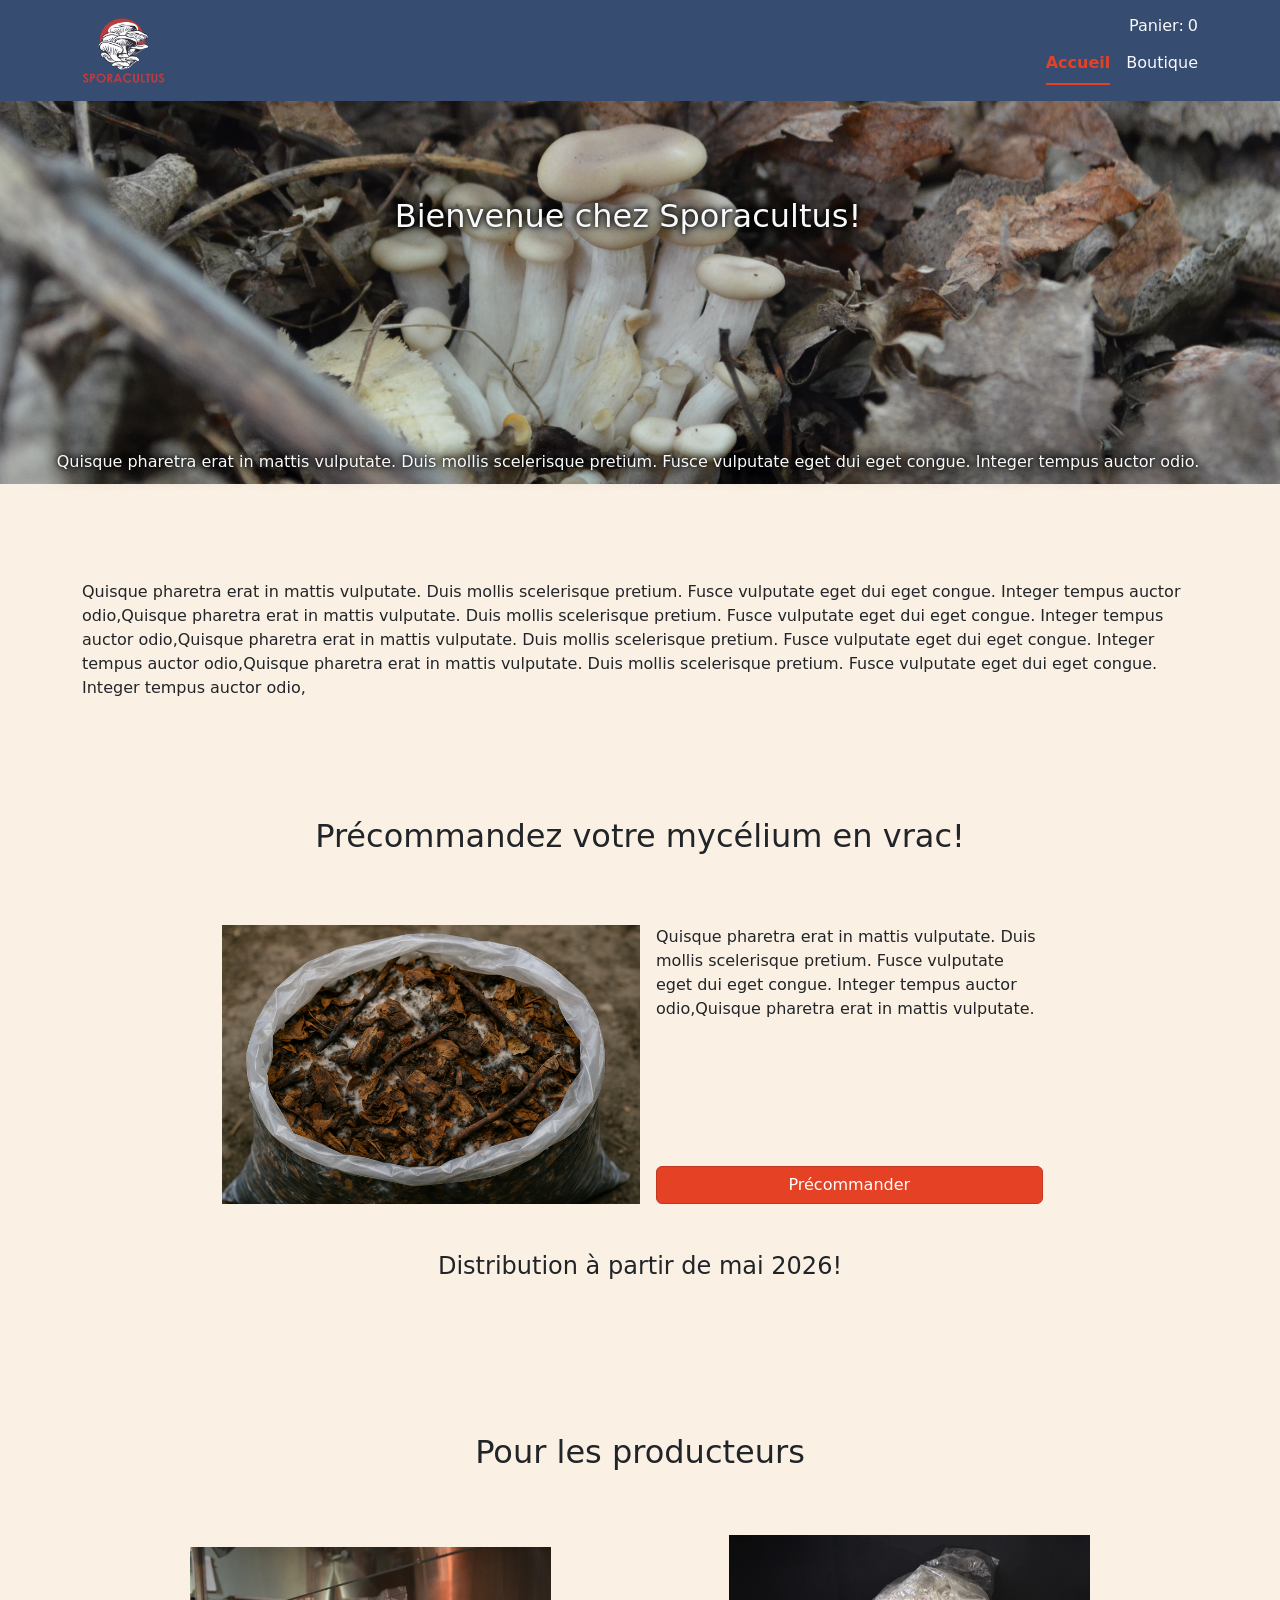
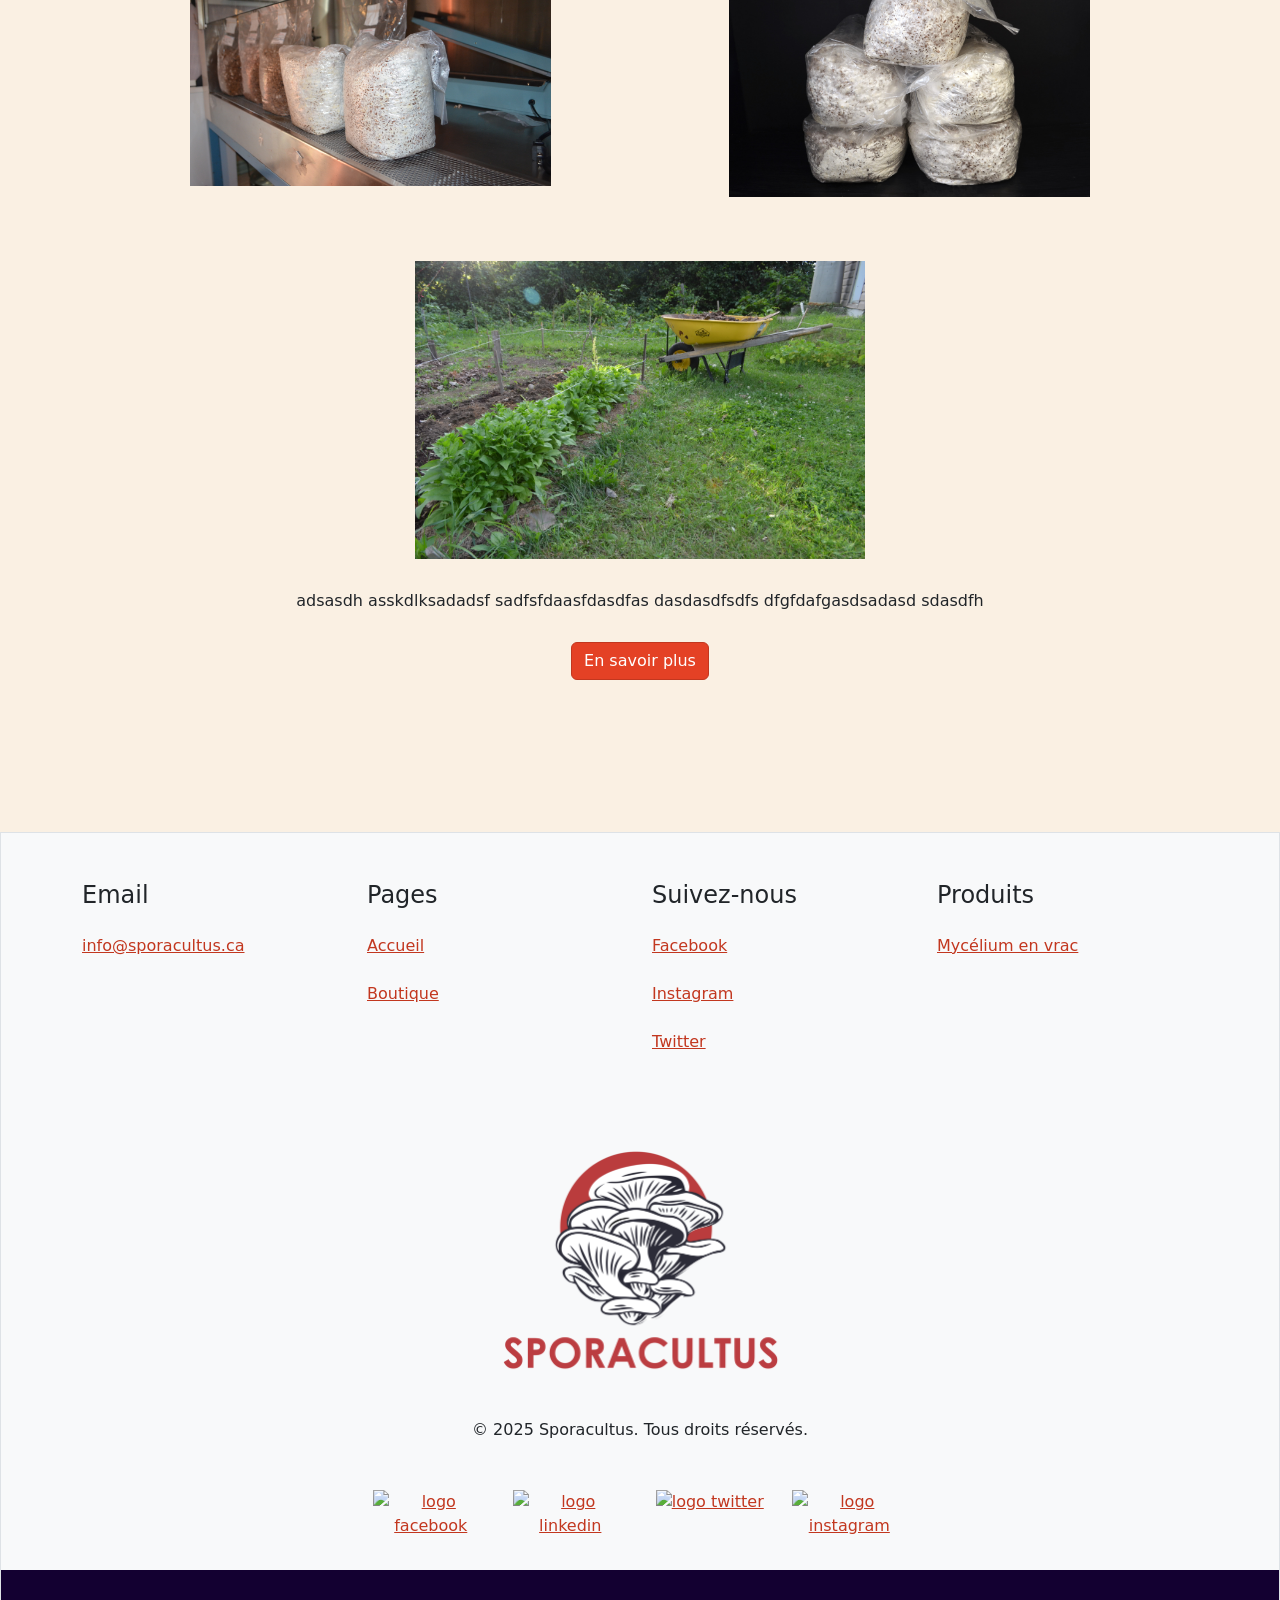
==== index.html @ 598475b3 "Ajout images accueil" ====
<!DOCTYPE html>
<html>
    <head>
        <meta charset="UTF-8">
        <title>TP3</title>
        <link href="https://cdn.jsdelivr.net/npm/bootstrap@5.3.8/dist/css/bootstrap.min.css" rel="stylesheet" integrity="sha384-sRIl4kxILFvY47J16cr9ZwB07vP4J8+LH7qKQnuqkuIAvNWLzeN8tE5YBujZqJLB" crossorigin="anonymous">
        <link rel="stylesheet" href="style/normalize.css">
        <link rel="stylesheet" href="style/style.css">
    </head>
    <body>
        <header id="header" class="py-md-3 py-3 z-3 bg-dark-subtle">
            <div class="container">
                <div class="row justify-content-between align-items-center">
                    <div class="col-md-2 col-4">
                        <img class="w-50" src="img/logo-transparent-0.2.png" class="" alt="logo sporacultus">
                    </div>
                    <div class="col-4">
                        <div class="d-flex justify-content-end">
                            <h6 class="text-light">Panier:</h6>
                            <h6 class="ms-1 text-light"><span id="panier">0</span></h6>
                        </div>
                        <ul class="nav nav-underline justify-content-end">
                            <li class="nav-item">
                                <a class="nav-link active" aria-current="page" href="index.html">Accueil</a>
                            </li>
                            <li class="nav-item">
                                <a class="nav-link" href="boutique.html">Boutique</a>
                            </li>
                        </ul>
                    </div>
                </div>
            </div>
        </header>
        <main class="bg-secondary">
            <section>
                <div class="row">
                    <div>
                        <img class="w-100" src="img/banner-mushroom.JPG" alt="">
                    </div>
                    <h1 class="position-absolute pt-md-5 mt-5 w-100 text-center text-light banner__text">Bienvenue chez Sporacultus!</h1>
                    <p class="position-absolute w-100 text-center top-50 d-none d-xl-block text-light banner__text">Quisque pharetra erat in mattis vulputate. Duis mollis scelerisque pretium. Fusce vulputate eget dui eget congue. Integer tempus auctor odio.</p>
                    <p class="w-100 text-center d-xl-none">Quisque pharetra erat in mattis vulputate. Duis mollis scelerisque pretium. Fusce vulputate eget dui eget congue. Integer tempus auctor odio.</p>
                </div>
            </section>
            </section>
            <div class="container pb-5">
                <section class="pt-5 mt-5">
                    <p>Quisque pharetra erat in mattis vulputate. Duis mollis scelerisque pretium. Fusce vulputate eget dui eget congue. Integer tempus auctor odio,Quisque pharetra erat in mattis vulputate. Duis mollis scelerisque pretium. Fusce vulputate eget dui eget congue. Integer tempus auctor odio,Quisque pharetra erat in mattis vulputate. Duis mollis scelerisque pretium. Fusce vulputate eget dui eget congue. Integer tempus auctor odio,Quisque pharetra erat in mattis vulputate. Duis mollis scelerisque pretium. Fusce vulputate eget dui eget congue. Integer tempus auctor odio,</p>
                </section>
                <section class="py-5 my-5">
                    <div class="d-flex flex-column align-items-center">
                        <h1>Précommandez votre mycélium en vrac!</h1>
                        <div class="d-flex py-5 w-75 flex-column flex-lg-row">
                            <img src="img/mycelium-en-vrac.png" alt="" class="img-fluid w-50">
                            <div class="d-flex flex-column px-3 py-4 py-lg-0">
                                <p class="h-100">Quisque pharetra erat in mattis vulputate. Duis mollis scelerisque pretium. Fusce vulputate eget dui eget congue. Integer tempus auctor odio,Quisque pharetra erat in mattis vulputate.</p>
                                <button class="btn btn-primary">Précommander</button>
                            </div>
                        </div>
                        <h4>Distribution à partir de mai 2026!</h4>
                    </div>
                </section>
                <section class="pb-5">
                    <h1 class="text-center pt-5 my-5">Pour les producteurs</h1>
                    <div class="row align-items-center justify-content-between px-lg-5 mx-lg-5 pb-5">
                        <div class="col-md-5 col-12 text-center">
                            <img class="img-fluid" src="img/GSM_Hotte.JPG" alt="">
                        </div>
                        <div class="col-md-5 col-12 text-center text-md-end py-3">
                            <img class="img-fluid" src="img/GSL-pack.JPG" alt="">
                        </div>
                        <div class="col-12 pt-md-5 text-center">
                            <img class="w-50" src="img/jardin.JPG">
                        </div>
                        <div class="col-12 py-2 text-center">
                            <h6 class="py-4">adsasdh asskdlksadadsf sadfsfdaasfdasdfas dasdasdfsdfs dfgfdafgasdsadasd sdasdfh</h6>
                            <button class="btn btn-primary">En savoir plus</button>
                        </div>
                    </div>
                </section>
            </div>
        </main>
        <footer class="border pt-5 bg-light">
            <div class="container pb-4">
                <div class="row justify-content-evenly">
                    <div class="col-3">
                        <h4 class="pb-3">Email</h4>
                        <a href="index.html">info@sporacultus.ca</a>
                    </div>
                    <div class="col-3">
                        <h4 class="pb-3">Pages</h4>
                        <div class="d-flex flex-column gap-4">
                            <a href="index.html">Accueil</a>
                            <a href="boutique.html">Boutique</a>
                        </div>
                    </div>
                    <div class="col-3">
                            <h4 class="pb-3">Suivez-nous</h4>
                        <div class="d-flex flex-column gap-4">
                            <a href="index.html">Facebook</a>
                            <a href="index.html">Instagram</a>
                            <a href="index.html">Twitter</a>
                        </div>
                    </div>
                    <div class="col-3">
                        <h4 class="pb-3">Produits</h4>
                        <div class="d-flex flex-column gap-4">
                            <a href="mycelium-en-vrac.html">Mycélium en vrac</a>
                        </div>
                    </div>
                    <div class="col-3">
                        <!--Vide-->
                    </div>
                    <div class="col-3">
                        <!--Vide-->
                    </div>
                </div>
                <div class="d-flex flex-column text-center pt-5 mt-5">
                    <div>
                        <img src="img/logo-transparent-0.2.png" class="w-25" alt="logo sporacultus">
                    </div>
                    <div class="mt-5">
                        <p>© 2025 Sporacultus. Tous droits réservés.</p>
                    </div>
                </div>
                <div class="d-flex w-100 text-center justify-content-center">
                    <nav class="row g-4 m-2 w-50">
                        <a href="index.html" class="col-6 col-md-3"><img class="w-25"
                                src="https://upload.wikimedia.org/wikipedia/commons/b/b9/2023_Facebook_icon.svg"
                                alt="logo facebook"></a>
                        <a href="index.html" class="col-6 col-md-3"><img class="w-25"
                                src="https://cdn.freebiesupply.com/logos/large/2x/linkedin-icon-logo-png-transparent.png"
                                alt="logo linkedin"></a>
                        <a href="index.html" class="col-6 col-md-3"><img class="w-25"
                                src="https://upload.wikimedia.org/wikipedia/commons/6/6f/Logo_of_Twitter.svg"
                                alt="logo twitter"></a>
                        <a href="index.html" class="col-6 col-md-3"><img class="w-25"
                                src="https://upload.wikimedia.org/wikipedia/commons/e/e7/Instagram_logo_2016.svg"
                                alt="logo instagram"></a>
                    </nav>
                </div>
            </div>
            <div class="pt-5 bg-dark">
            </div>
        </footer>
        <script src="https://cdn.jsdelivr.net/npm/bootstrap@5.3.8/dist/js/bootstrap.bundle.min.js" integrity="sha384-FKyoEForCGlyvwx9Hj09JcYn3nv7wiPVlz7YYwJrWVcXK/BmnVDxM+D2scQbITxI" crossorigin="anonymous"></script>
        <script src="index.js"></script>
    </body>
</html>
---- style/style.css ----
:root{
    /*rouge : c2371f */
    --color-red: #c2371f;
    --color-red-dark: #701a0b;
    --color-red-light: #e44125;
    
    --bs-dark: #b5a4d1;
    --bs-dark-rgb: 19, 0, 49;

    --bs-dark-bg-subtle: #364c70 ; /*Bannière*/
    --bs-dark-bg-subtle-rgb: 54, 76, 112; 

    --bs-light-bg-subtle: #ffe5e1;

    --bs-light : #F7F7FF; /*Texte pâle*/

    --bs-secondary : #faf0e3;
    --bs-secondary-rgb : 250, 240, 227; /*background main*/

    --bs-link-color : #faf5ef;
    --bs-link-color-rgb : 194, 55, 31;

    --bs-link-hover-color: #701a0b;
    --bs-link-hover-color-rgb: 112, 26, 11;

    --bs-body-bg: #F7F7FF; /*Footer, cards, carousel,*/
}
.btn-primary{
    --bs-btn-bg : var(--color-red-light);
    --bs-btn-border-color: var(--color-red);
    --bs-btn-hover-bg: var(--color-red);
    --bs-btn-hover-border-color: var(--color-red-dark);

    --bs-btn-active-bg : var(--color-red-light);
    --bs-btn-active-border-color: var(--color-red-dark);
}
.nav-link.active{
    --bs-nav-underline-link-active-color: var(--color-red-light);
}
.nav-link{
    --bs-nav-link-color: var(--bs-light);
}
.nav-link:focus, .nav-link:hover{
    --bs-nav-link-hover-color: var(--color-red);
}
/* Pour JS */
.btn-panier{
    scale: 1;
}
header:hover{
    position: sticky !important;
    top: 0px !important;
}

/* CSS minimal */
.banner__text{
    text-shadow: 0 0 5px #000000, 0 0 10px #000000, 0 0 25px #000000;
}
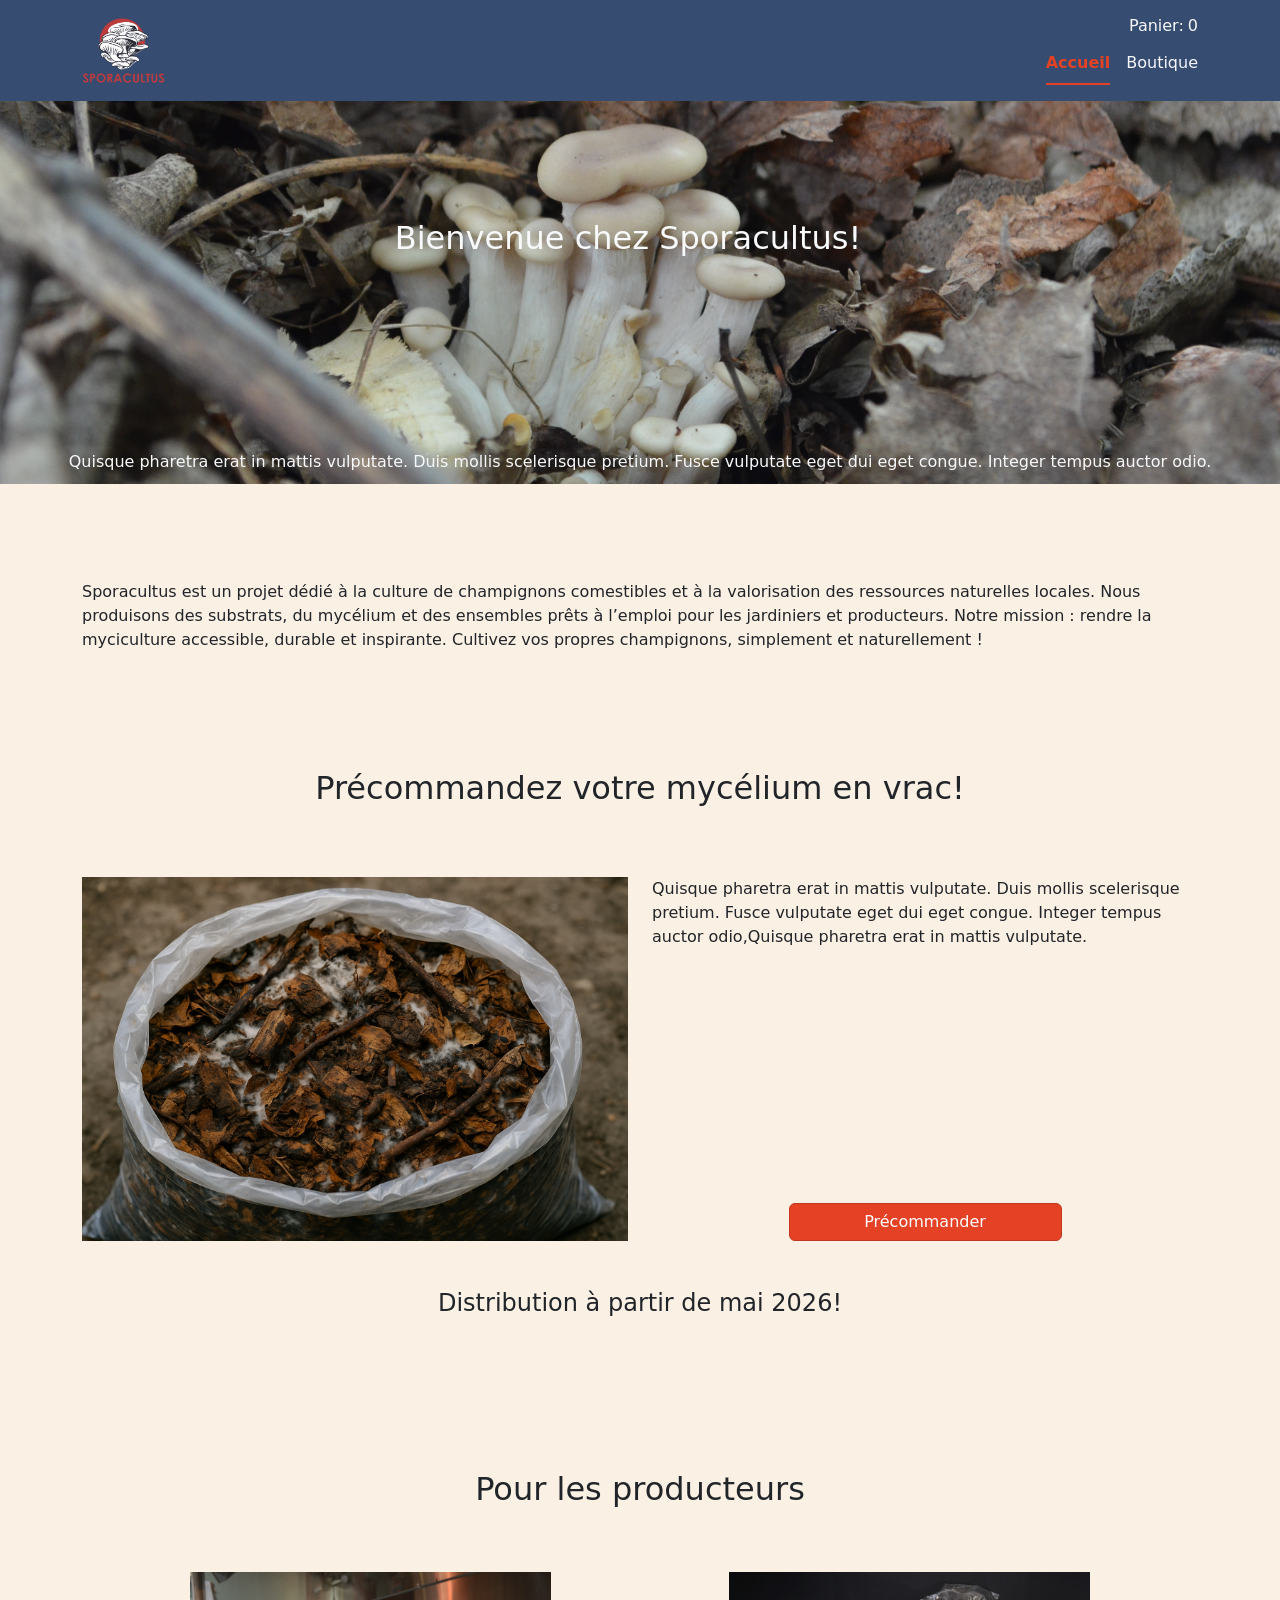
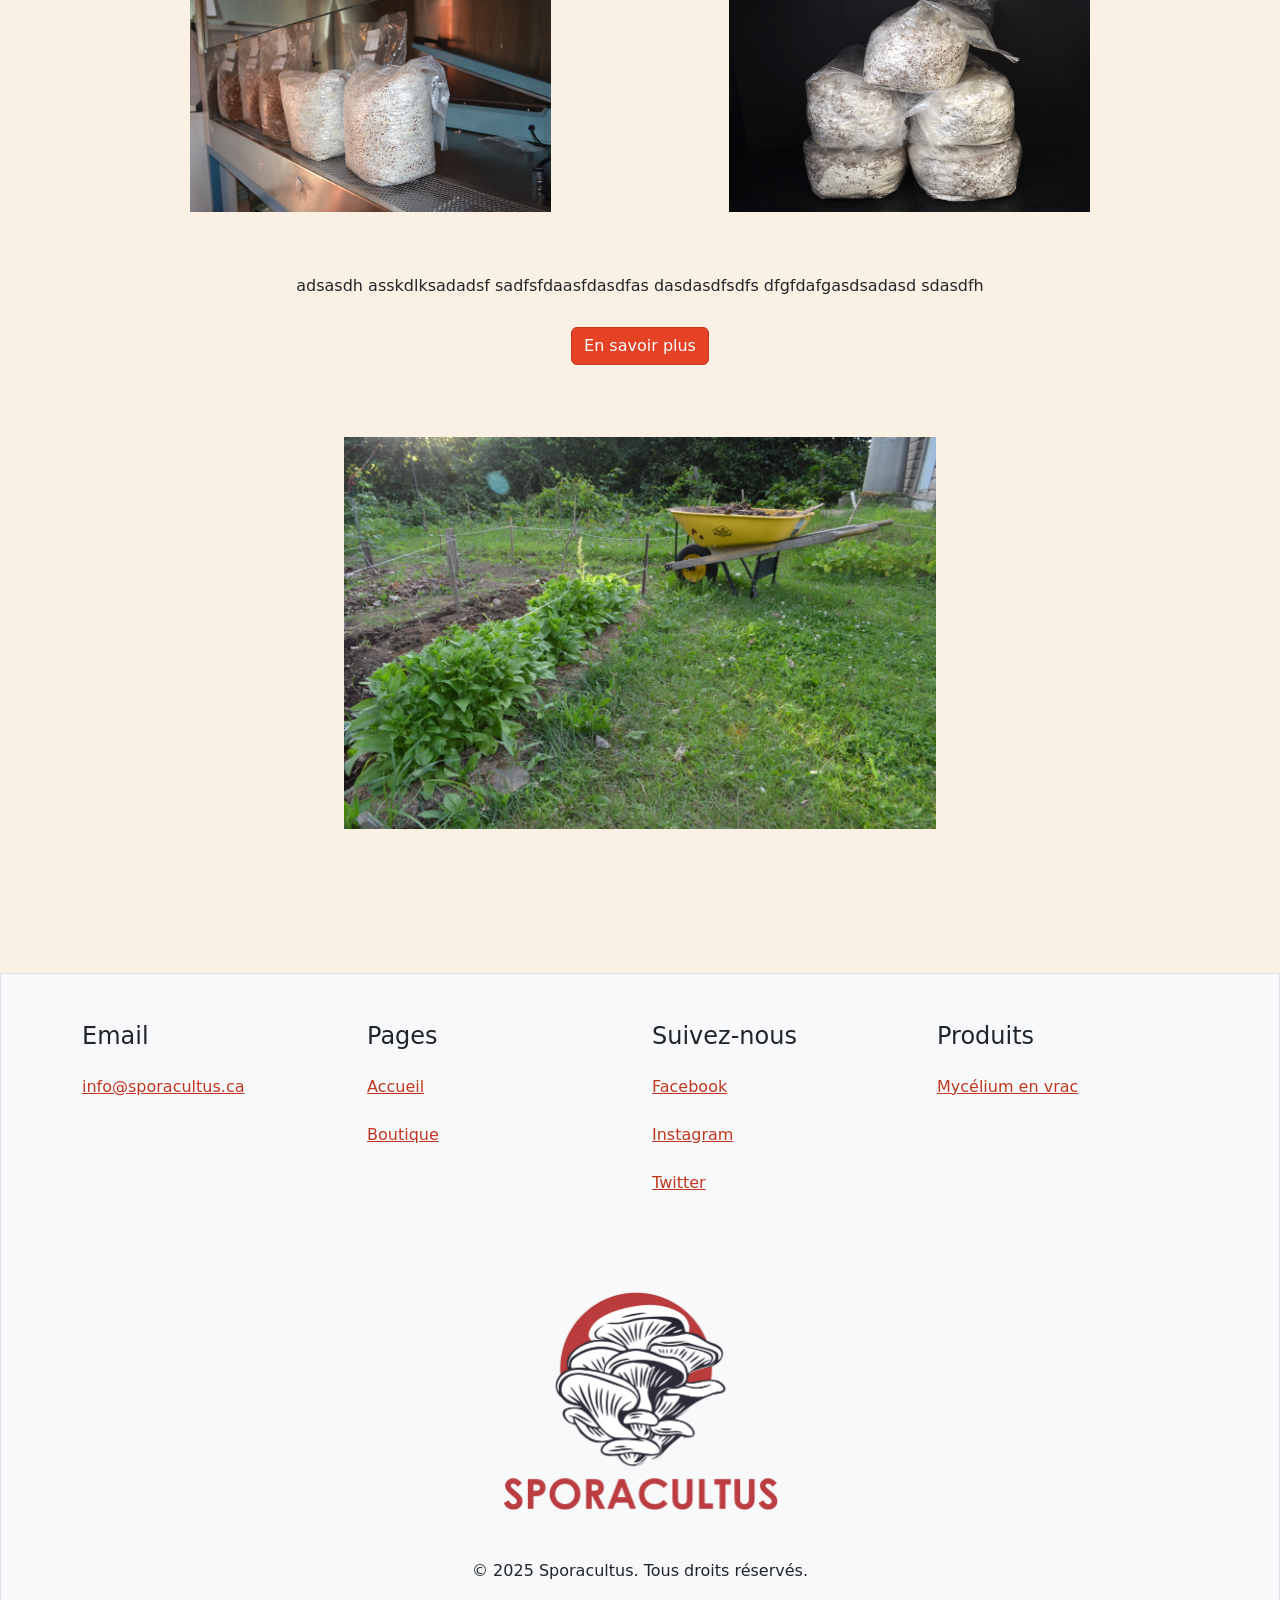
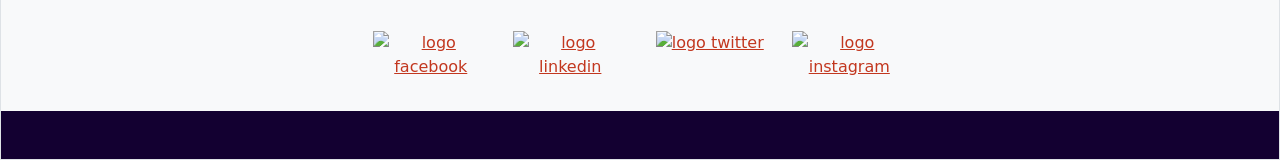
==== commit ea6778be: "Corrections mineures page d'accueil" ====
--- a/index.html
+++ b/index.html
@@ -12,7 +12,7 @@
             <div class="container">
                 <div class="row justify-content-between align-items-center">
                     <div class="col-md-2 col-4">
-                        <img class="w-50" src="img/logo-transparent-0.2.png" class="" alt="logo sporacultus">
+                        <img class="w-50" src="img/logo-transparent-0.2.png" alt="logo sporacultus">
                     </div>
                     <div class="col-4">
                         <div class="d-flex justify-content-end">
@@ -34,27 +34,39 @@
         <main class="bg-secondary">
             <section>
                 <div class="row">
-                    <div>
+                    <div class="col-12">
                         <img class="w-100" src="img/banner-mushroom.JPG" alt="">
                     </div>
-                    <h1 class="position-absolute pt-md-5 mt-5 w-100 text-center text-light banner__text">Bienvenue chez Sporacultus!</h1>
-                    <p class="position-absolute w-100 text-center top-50 d-none d-xl-block text-light banner__text">Quisque pharetra erat in mattis vulputate. Duis mollis scelerisque pretium. Fusce vulputate eget dui eget congue. Integer tempus auctor odio.</p>
-                    <p class="w-100 text-center d-xl-none">Quisque pharetra erat in mattis vulputate. Duis mollis scelerisque pretium. Fusce vulputate eget dui eget congue. Integer tempus auctor odio.</p>
+                    <div class="col-12 position-absolute pt-md-5 mt-5 w-100">
+                        <h1 class=" text-center text-light banner__text">Bienvenue chez Sporacultus!</h1>
+                    </div>
+                    <div class="col-12">
+                        <p class="position-absolute w-100 text-center top-50 d-none d-xl-block text-light banner__text">Quisque pharetra erat in mattis vulputate. Duis mollis scelerisque pretium. Fusce vulputate eget dui eget congue. Integer tempus auctor odio.</p>
+                        <p class="w-100 text-center d-xl-none">Quisque pharetra erat in mattis vulputate. Duis mollis scelerisque pretium. Fusce vulputate eget dui eget congue. Integer tempus auctor odio.</p>
+                    </div>
                 </div>
-            </section>
             </section>
             <div class="container pb-5">
                 <section class="pt-5 mt-5">
-                    <p>Quisque pharetra erat in mattis vulputate. Duis mollis scelerisque pretium. Fusce vulputate eget dui eget congue. Integer tempus auctor odio,Quisque pharetra erat in mattis vulputate. Duis mollis scelerisque pretium. Fusce vulputate eget dui eget congue. Integer tempus auctor odio,Quisque pharetra erat in mattis vulputate. Duis mollis scelerisque pretium. Fusce vulputate eget dui eget congue. Integer tempus auctor odio,Quisque pharetra erat in mattis vulputate. Duis mollis scelerisque pretium. Fusce vulputate eget dui eget congue. Integer tempus auctor odio,</p>
+                    <p>Sporacultus est un projet dédié à la culture de champignons comestibles et à la valorisation des ressources naturelles locales.
+                    Nous produisons des substrats, du mycélium et des ensembles prêts à l’emploi pour les jardiniers et producteurs.
+                    Notre mission : rendre la myciculture accessible, durable et inspirante.
+                    Cultivez vos propres champignons, simplement et naturellement !</p>
                 </section>
                 <section class="py-5 my-5">
-                    <div class="d-flex flex-column align-items-center">
+                    <div class="text-center d-flex flex-column align-items-center">
                         <h1>Précommandez votre mycélium en vrac!</h1>
-                        <div class="d-flex py-5 w-75 flex-column flex-lg-row">
-                            <img src="img/mycelium-en-vrac.png" alt="" class="img-fluid w-50">
-                            <div class="d-flex flex-column px-3 py-4 py-lg-0">
-                                <p class="h-100">Quisque pharetra erat in mattis vulputate. Duis mollis scelerisque pretium. Fusce vulputate eget dui eget congue. Integer tempus auctor odio,Quisque pharetra erat in mattis vulputate.</p>
-                                <button class="btn btn-primary">Précommander</button>
+                        <div class="row py-5">
+                            <div class="col-12 col-lg-6">
+                                <img src="img/mycelium-en-vrac.png" alt="" class="img-fluid">
+                            </div>
+                            <div class="col-12 col-lg-6">
+                                <div class="d-flex flex-column justify-content-between h-100 p-3 p-lg-0">
+                                    <p class="text-lg-start py-3 py-lg-0">Quisque pharetra erat in mattis vulputate. Duis mollis scelerisque pretium. Fusce vulputate eget dui eget congue. Integer tempus auctor odio,Quisque pharetra erat in mattis vulputate.</p>
+                                    <div>
+                                        <button class="btn btn-primary w-50">Précommander</button>
+                                    </div>
+                                </div>
                             </div>
                         </div>
                         <h4>Distribution à partir de mai 2026!</h4>
@@ -63,18 +75,18 @@
                 <section class="pb-5">
                     <h1 class="text-center pt-5 my-5">Pour les producteurs</h1>
                     <div class="row align-items-center justify-content-between px-lg-5 mx-lg-5 pb-5">
-                        <div class="col-md-5 col-12 text-center">
+                        <div class="col-md-5 col-12">
                             <img class="img-fluid" src="img/GSM_Hotte.JPG" alt="">
                         </div>
-                        <div class="col-md-5 col-12 text-center text-md-end py-3">
-                            <img class="img-fluid" src="img/GSL-pack.JPG" alt="">
+                        <div class="col-md-5 col-12 text-md-end py-3">
+                            <img class="img-fluid d-none d-md-block" src="img/GSL-pack-crop.jpg" alt="">
                         </div>
-                        <div class="col-12 pt-md-5 text-center">
-                            <img class="w-50" src="img/jardin.JPG">
-                        </div>
-                        <div class="col-12 py-2 text-center">
+                        <div class="col-12 py-4 text-center">
                             <h6 class="py-4">adsasdh asskdlksadadsf sadfsfdaasfdasdfas dasdasdfsdfs dfgfdafgasdsadasd sdasdfh</h6>
                             <button class="btn btn-primary">En savoir plus</button>
+                        </div>
+                        <div class="col-10 col-lg-8 pt-md-5 mx-auto">
+                            <img class="img-fluid" src="img/jardin.JPG">
                         </div>
                     </div>
                 </section>
--- a/style/style.css
+++ b/style/style.css
@@ -43,7 +43,6 @@
 .nav-link:focus, .nav-link:hover{
     --bs-nav-link-hover-color: var(--color-red);
 }
-/* Pour JS */
 .btn-panier{
     scale: 1;
 }
@@ -51,9 +50,26 @@
     position: sticky !important;
     top: 0px !important;
 }
-
-/* CSS minimal */
-.banner__text{
-    text-shadow: 0 0 5px #000000, 0 0 10px #000000, 0 0 25px #000000;
+/*Css minimal*/
+.carousel-item {
+  img{
+    height: 70vh;
+    object-fit: contain;
+  }
+}
+.ensemble__image{
+    height: 25vh;
+    width: 35vh;
 }
 
+@media (max-width: 1400px){
+    .ensemble__image{
+        height: 35vh;
+        width: 45vh;
+    }
+    .carousel-item {
+        img{
+            height: 55vh;
+        }
+    }
+}
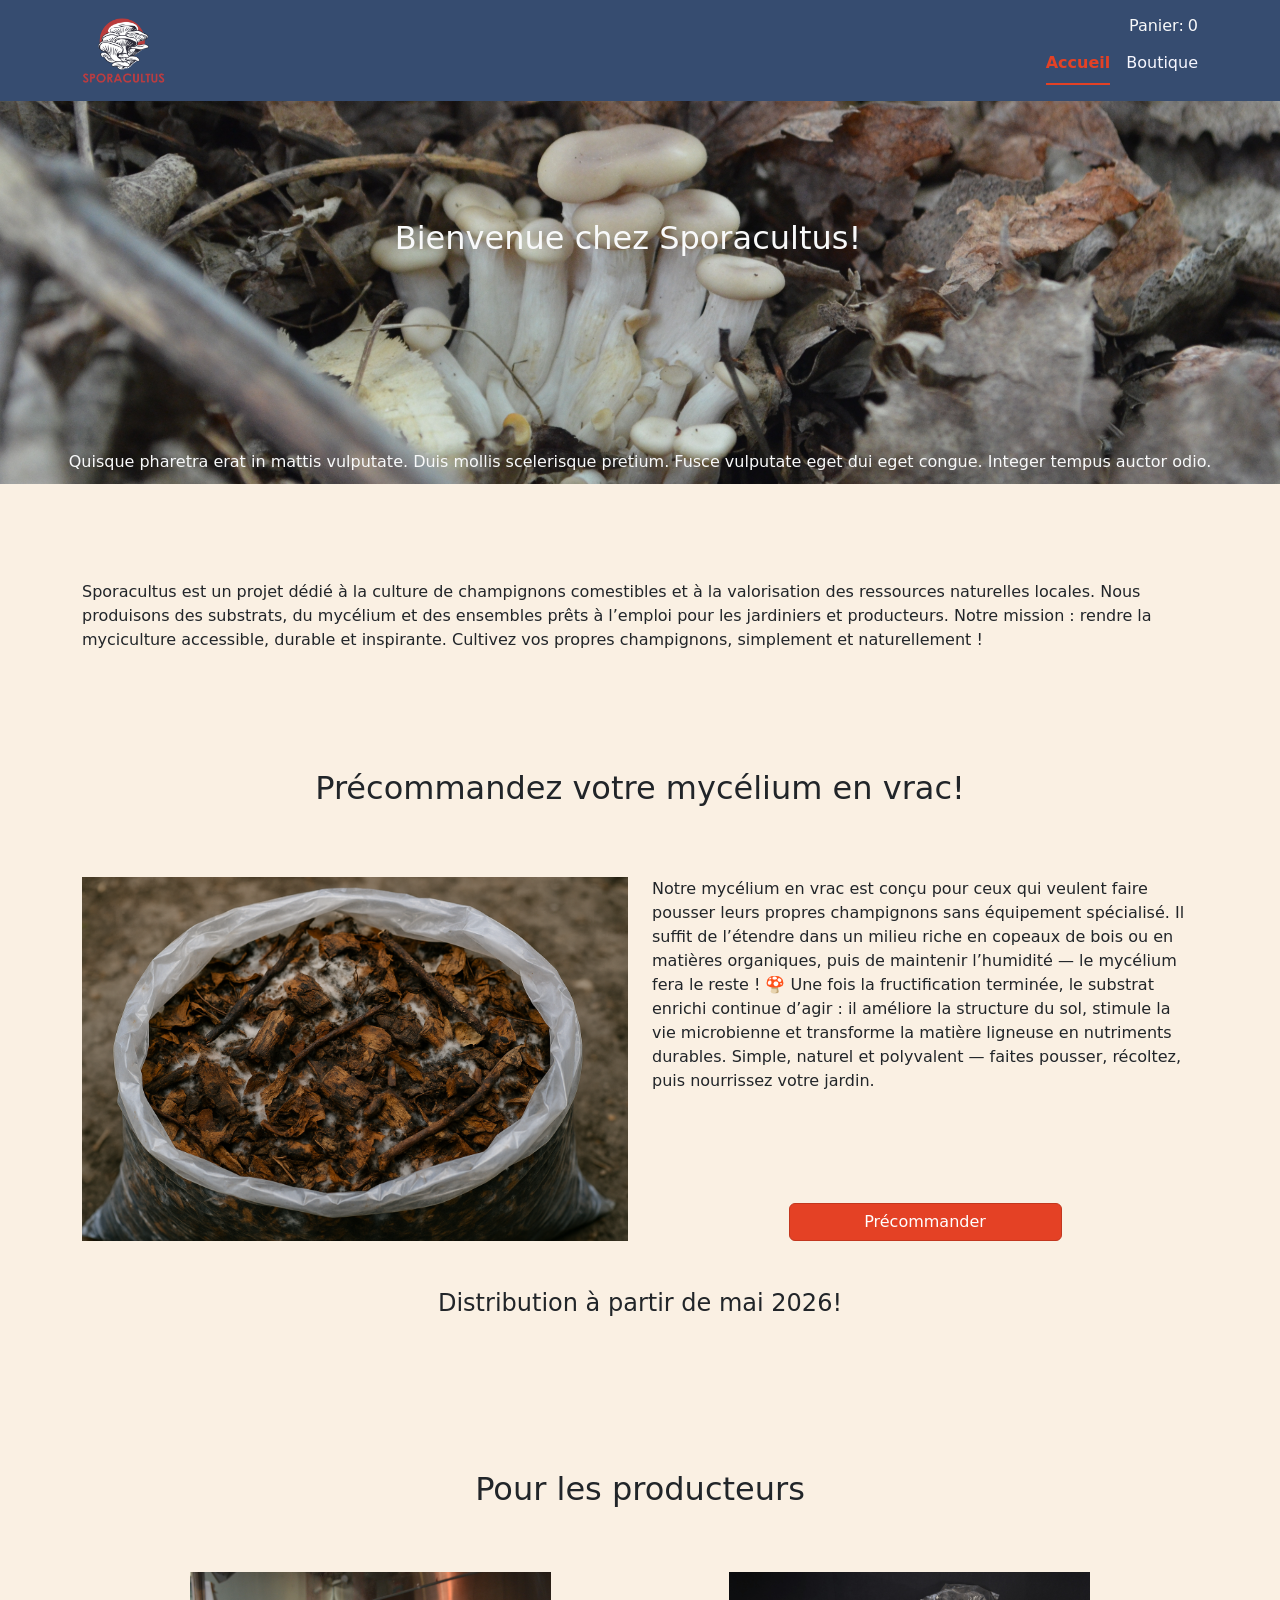
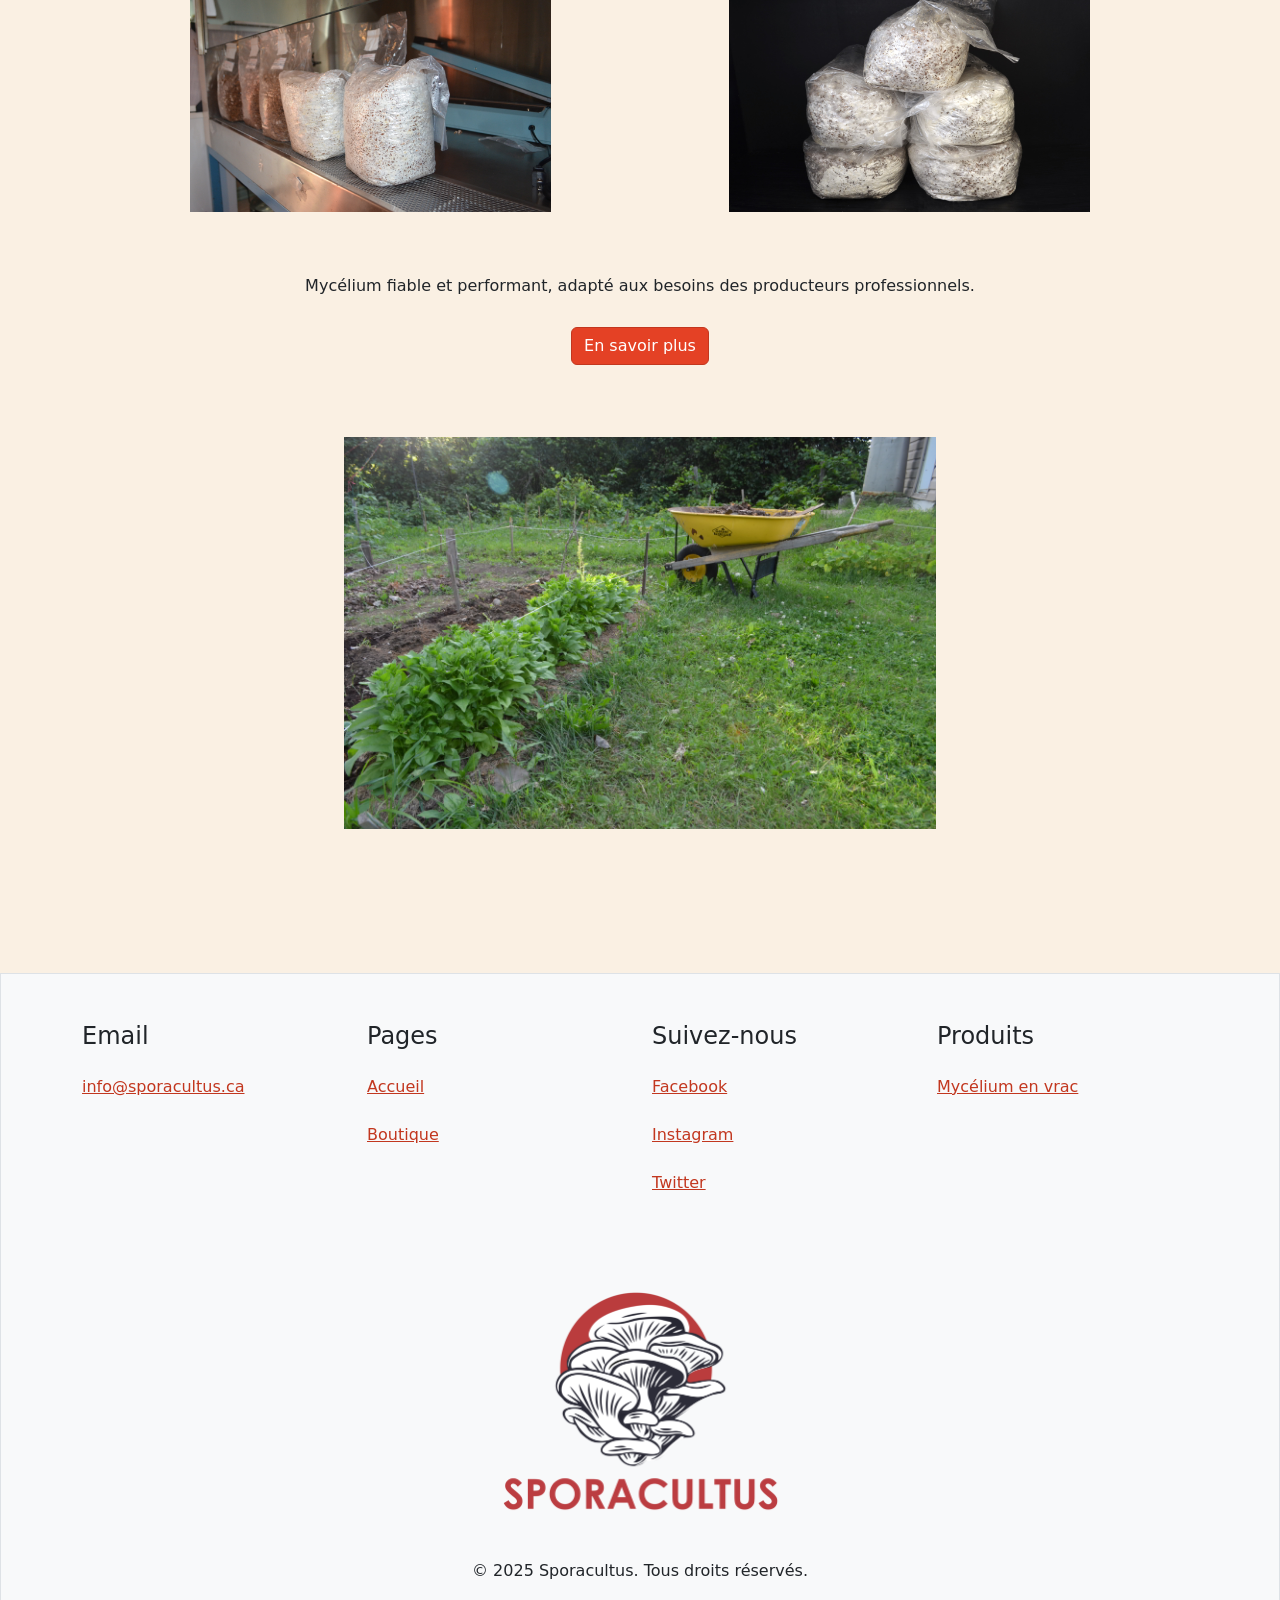
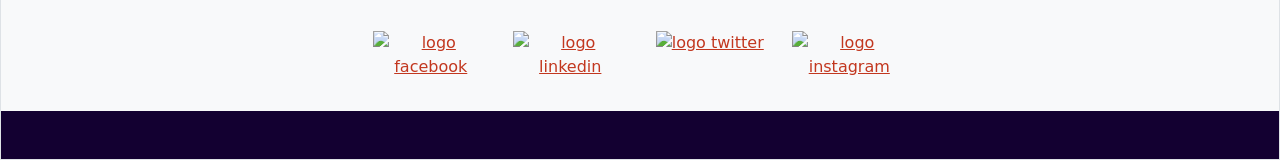
==== commit f8913a9a: "Ajout du texte page accueil" ====
--- a/index.html
+++ b/index.html
@@ -62,7 +62,12 @@
                             </div>
                             <div class="col-12 col-lg-6">
                                 <div class="d-flex flex-column justify-content-between h-100 p-3 p-lg-0">
-                                    <p class="text-lg-start py-3 py-lg-0">Quisque pharetra erat in mattis vulputate. Duis mollis scelerisque pretium. Fusce vulputate eget dui eget congue. Integer tempus auctor odio,Quisque pharetra erat in mattis vulputate.</p>
+                                    <p class="text-lg-start py-3 py-lg-0">Notre mycélium en vrac est conçu pour ceux qui veulent faire pousser leurs propres champignons sans équipement spécialisé.
+                                    Il suffit de l’étendre dans un milieu riche en copeaux de bois ou en matières organiques, puis de maintenir l’humidité — le mycélium fera le reste ! 🍄
+
+                                    Une fois la fructification terminée, le substrat enrichi continue d’agir : il améliore la structure du sol, stimule la vie microbienne et transforme la matière ligneuse en nutriments durables.
+
+                                    Simple, naturel et polyvalent — faites pousser, récoltez, puis nourrissez votre jardin.</p>
                                     <div>
                                         <button class="btn btn-primary w-50">Précommander</button>
                                     </div>
@@ -82,7 +87,7 @@
                             <img class="img-fluid d-none d-md-block" src="img/GSL-pack-crop.jpg" alt="">
                         </div>
                         <div class="col-12 py-4 text-center">
-                            <h6 class="py-4">adsasdh asskdlksadadsf sadfsfdaasfdasdfas dasdasdfsdfs dfgfdafgasdsadasd sdasdfh</h6>
+                            <h6 class="py-4">Mycélium fiable et performant, adapté aux besoins des producteurs professionnels.</h6>
                             <button class="btn btn-primary">En savoir plus</button>
                         </div>
                         <div class="col-10 col-lg-8 pt-md-5 mx-auto">
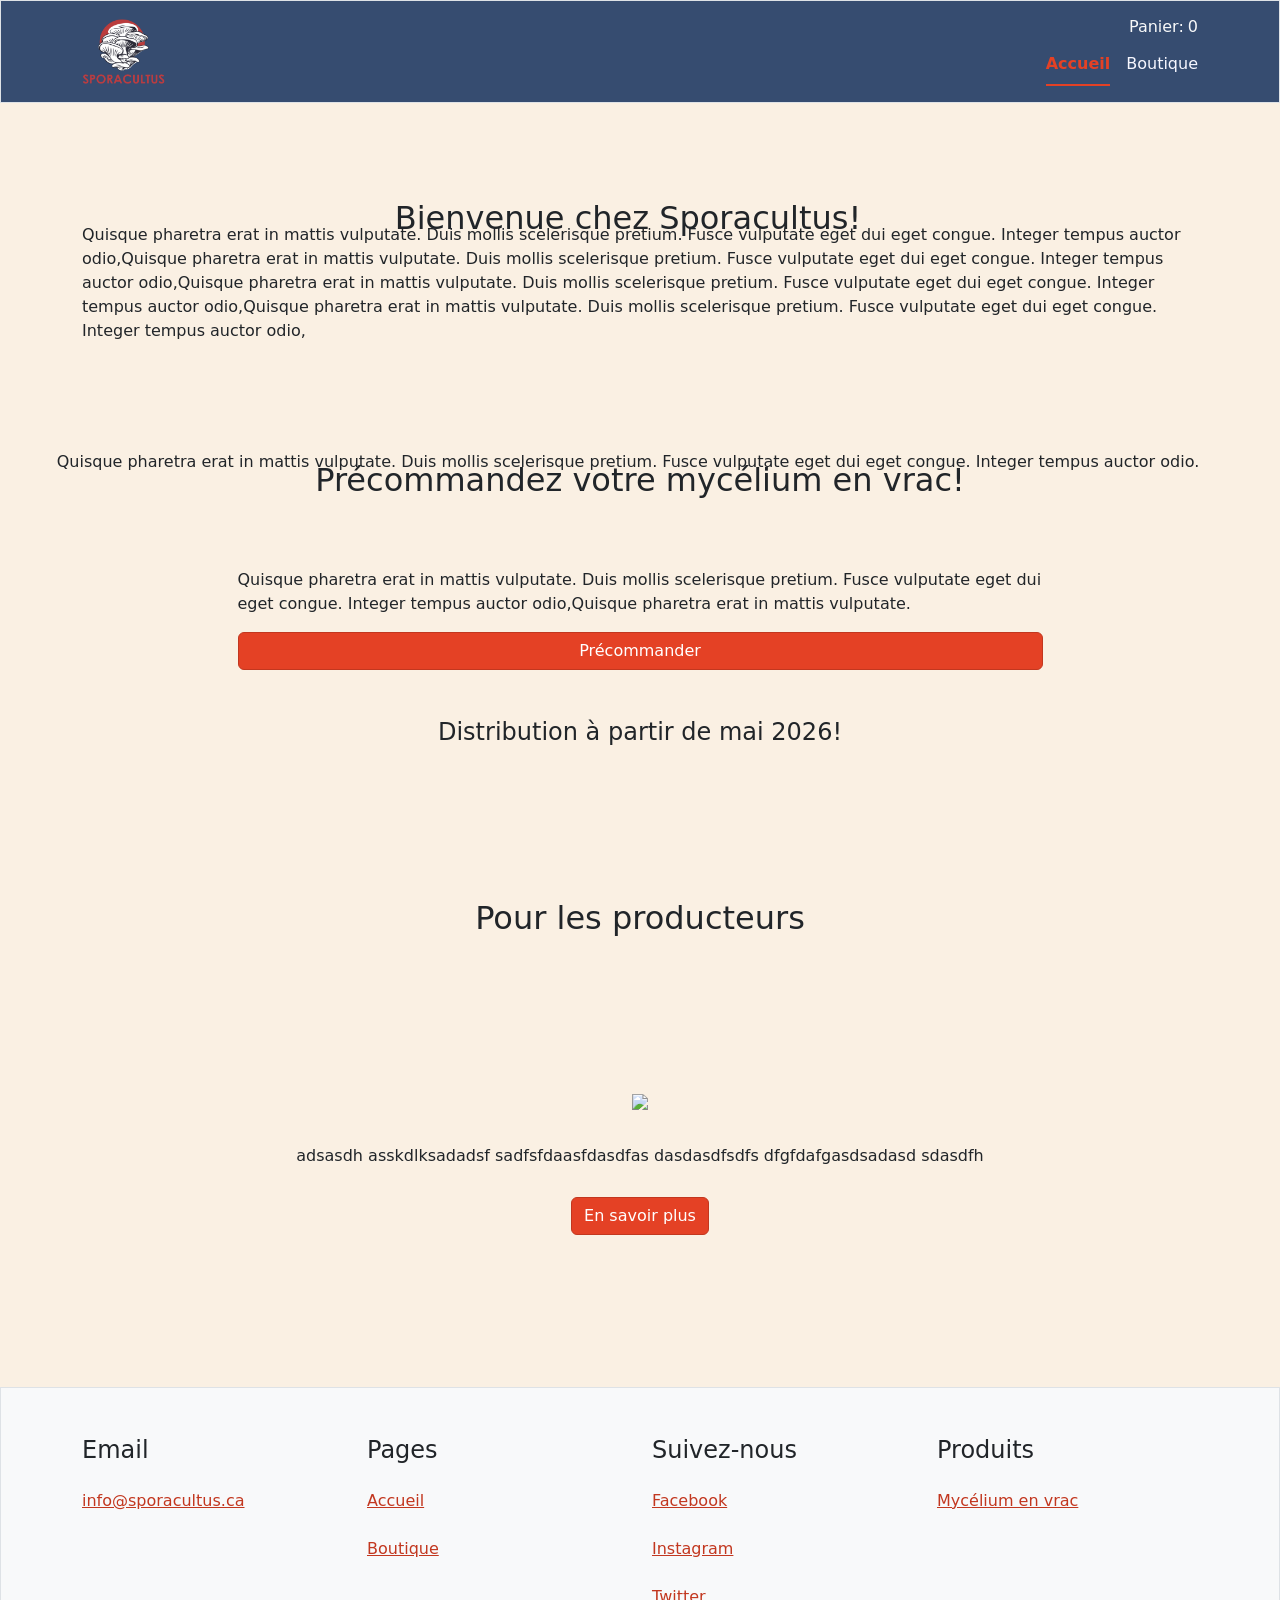
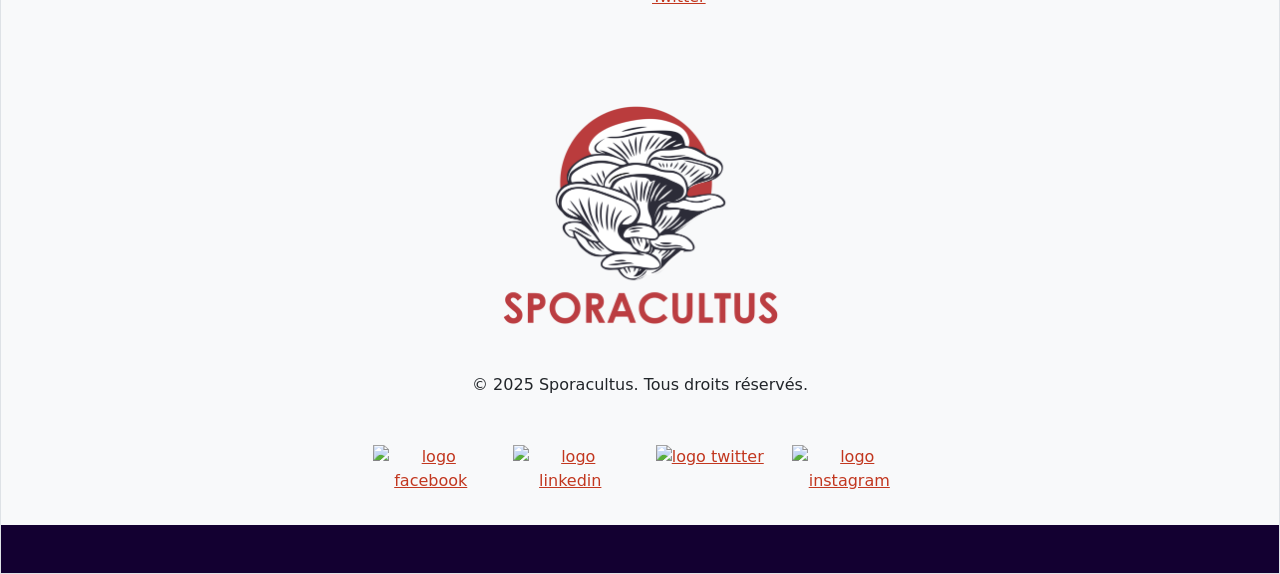
==== commit 734e5635: "Corrections mineures footer" ====
--- a/index.html
+++ b/index.html
@@ -8,11 +8,11 @@
         <link rel="stylesheet" href="style/style.css">
     </head>
     <body>
-        <header id="header" class="py-md-3 py-3 z-3 bg-dark-subtle">
+        <header id="header" class="border py-md-3 py-3 z-3 bg-dark-subtle">
             <div class="container">
                 <div class="row justify-content-between align-items-center">
                     <div class="col-md-2 col-4">
-                        <img class="w-50" src="img/logo-transparent-0.2.png" alt="logo sporacultus">
+                        <img class="w-50" src="img/logo-transparent-0.2.png" class="" alt="logo sporacultus">
                     </div>
                     <div class="col-4">
                         <div class="d-flex justify-content-end">
@@ -34,44 +34,27 @@
         <main class="bg-secondary">
             <section>
                 <div class="row">
-                    <div class="col-12">
-                        <img class="w-100" src="img/banner-mushroom.JPG" alt="">
+                    <div>
+                        <img class="w-100" src="https://placehold.co/2000x700" alt="">
                     </div>
-                    <div class="col-12 position-absolute pt-md-5 mt-5 w-100">
-                        <h1 class=" text-center text-light banner__text">Bienvenue chez Sporacultus!</h1>
-                    </div>
-                    <div class="col-12">
-                        <p class="position-absolute w-100 text-center top-50 d-none d-xl-block text-light banner__text">Quisque pharetra erat in mattis vulputate. Duis mollis scelerisque pretium. Fusce vulputate eget dui eget congue. Integer tempus auctor odio.</p>
-                        <p class="w-100 text-center d-xl-none">Quisque pharetra erat in mattis vulputate. Duis mollis scelerisque pretium. Fusce vulputate eget dui eget congue. Integer tempus auctor odio.</p>
-                    </div>
+                    <h1 class="position-absolute pt-md-5 mt-5 w-100 text-center">Bienvenue chez Sporacultus!</h1>
+                    <p class="position-absolute w-100 text-center top-50 d-none d-xl-block">Quisque pharetra erat in mattis vulputate. Duis mollis scelerisque pretium. Fusce vulputate eget dui eget congue. Integer tempus auctor odio.</p>
+                    <p class="w-100 text-center d-xl-none">Quisque pharetra erat in mattis vulputate. Duis mollis scelerisque pretium. Fusce vulputate eget dui eget congue. Integer tempus auctor odio.</p>
                 </div>
+            </section>
             </section>
             <div class="container pb-5">
                 <section class="pt-5 mt-5">
-                    <p>Sporacultus est un projet dédié à la culture de champignons comestibles et à la valorisation des ressources naturelles locales.
-                    Nous produisons des substrats, du mycélium et des ensembles prêts à l’emploi pour les jardiniers et producteurs.
-                    Notre mission : rendre la myciculture accessible, durable et inspirante.
-                    Cultivez vos propres champignons, simplement et naturellement !</p>
+                    <p>Quisque pharetra erat in mattis vulputate. Duis mollis scelerisque pretium. Fusce vulputate eget dui eget congue. Integer tempus auctor odio,Quisque pharetra erat in mattis vulputate. Duis mollis scelerisque pretium. Fusce vulputate eget dui eget congue. Integer tempus auctor odio,Quisque pharetra erat in mattis vulputate. Duis mollis scelerisque pretium. Fusce vulputate eget dui eget congue. Integer tempus auctor odio,Quisque pharetra erat in mattis vulputate. Duis mollis scelerisque pretium. Fusce vulputate eget dui eget congue. Integer tempus auctor odio,</p>
                 </section>
                 <section class="py-5 my-5">
-                    <div class="text-center d-flex flex-column align-items-center">
+                    <div class="d-flex flex-column align-items-center">
                         <h1>Précommandez votre mycélium en vrac!</h1>
-                        <div class="row py-5">
-                            <div class="col-12 col-lg-6">
-                                <img src="img/mycelium-en-vrac.png" alt="" class="img-fluid">
-                            </div>
-                            <div class="col-12 col-lg-6">
-                                <div class="d-flex flex-column justify-content-between h-100 p-3 p-lg-0">
-                                    <p class="text-lg-start py-3 py-lg-0">Notre mycélium en vrac est conçu pour ceux qui veulent faire pousser leurs propres champignons sans équipement spécialisé.
-                                    Il suffit de l’étendre dans un milieu riche en copeaux de bois ou en matières organiques, puis de maintenir l’humidité — le mycélium fera le reste ! 🍄
-
-                                    Une fois la fructification terminée, le substrat enrichi continue d’agir : il améliore la structure du sol, stimule la vie microbienne et transforme la matière ligneuse en nutriments durables.
-
-                                    Simple, naturel et polyvalent — faites pousser, récoltez, puis nourrissez votre jardin.</p>
-                                    <div>
-                                        <button class="btn btn-primary w-50">Précommander</button>
-                                    </div>
-                                </div>
+                        <div class="d-flex py-5 w-75 flex-column flex-lg-row">
+                            <img src="https://placehold.co/600x400" alt="" class="img-fluid">
+                            <div class="d-flex flex-column px-3 py-4 py-lg-0">
+                                <p class="h-100">Quisque pharetra erat in mattis vulputate. Duis mollis scelerisque pretium. Fusce vulputate eget dui eget congue. Integer tempus auctor odio,Quisque pharetra erat in mattis vulputate.</p>
+                                <button class="btn btn-primary">Précommander</button>
                             </div>
                         </div>
                         <h4>Distribution à partir de mai 2026!</h4>
@@ -80,18 +63,18 @@
                 <section class="pb-5">
                     <h1 class="text-center pt-5 my-5">Pour les producteurs</h1>
                     <div class="row align-items-center justify-content-between px-lg-5 mx-lg-5 pb-5">
-                        <div class="col-md-5 col-12">
-                            <img class="img-fluid" src="img/GSM_Hotte.JPG" alt="">
+                        <div class="col-md-5 col-12 text-center">
+                            <img class="img-fluid" src="https://placehold.co/400x300" alt="">
                         </div>
-                        <div class="col-md-5 col-12 text-md-end py-3">
-                            <img class="img-fluid d-none d-md-block" src="img/GSL-pack-crop.jpg" alt="">
+                        <div class="col-md-5 col-12 text-center text-md-end py-3">
+                            <img class="img-fluid" src="https://placehold.co/400x300" alt="">
                         </div>
-                        <div class="col-12 py-4 text-center">
-                            <h6 class="py-4">Mycélium fiable et performant, adapté aux besoins des producteurs professionnels.</h6>
+                        <div class="col-12 pt-md-5 text-center">
+                            <img class="img-fluid" src="https://placehold.co/400x300">
+                        </div>
+                        <div class="col-12 py-2 text-center">
+                            <h6 class="py-4">adsasdh asskdlksadadsf sadfsfdaasfdasdfas dasdasdfsdfs dfgfdafgasdsadasd sdasdfh</h6>
                             <button class="btn btn-primary">En savoir plus</button>
-                        </div>
-                        <div class="col-10 col-lg-8 pt-md-5 mx-auto">
-                            <img class="img-fluid" src="img/jardin.JPG">
                         </div>
                     </div>
                 </section>
@@ -100,18 +83,18 @@
         <footer class="border pt-5 bg-light">
             <div class="container pb-4">
                 <div class="row justify-content-evenly">
-                    <div class="col-3">
+                    <div class="col-6 col-sm-4 col-md-3 pb-5">
                         <h4 class="pb-3">Email</h4>
                         <a href="index.html">info@sporacultus.ca</a>
                     </div>
-                    <div class="col-3">
+                    <div class="col-6 col-sm-4 col-md-3 pb-5">
                         <h4 class="pb-3">Pages</h4>
                         <div class="d-flex flex-column gap-4">
                             <a href="index.html">Accueil</a>
                             <a href="boutique.html">Boutique</a>
                         </div>
                     </div>
-                    <div class="col-3">
+                    <div class="col-6 col-sm-4 col-md-3">
                             <h4 class="pb-3">Suivez-nous</h4>
                         <div class="d-flex flex-column gap-4">
                             <a href="index.html">Facebook</a>
@@ -119,16 +102,16 @@
                             <a href="index.html">Twitter</a>
                         </div>
                     </div>
-                    <div class="col-3">
+                    <div class="col-6 col-sm-4 col-md-3">
                         <h4 class="pb-3">Produits</h4>
                         <div class="d-flex flex-column gap-4">
                             <a href="mycelium-en-vrac.html">Mycélium en vrac</a>
                         </div>
                     </div>
-                    <div class="col-3">
+                    <div class="col-6 col-sm-4 col-md-3">
                         <!--Vide-->
                     </div>
-                    <div class="col-3">
+                    <div class="col-6 col-sm-4 col-md-3">
                         <!--Vide-->
                     </div>
                 </div>
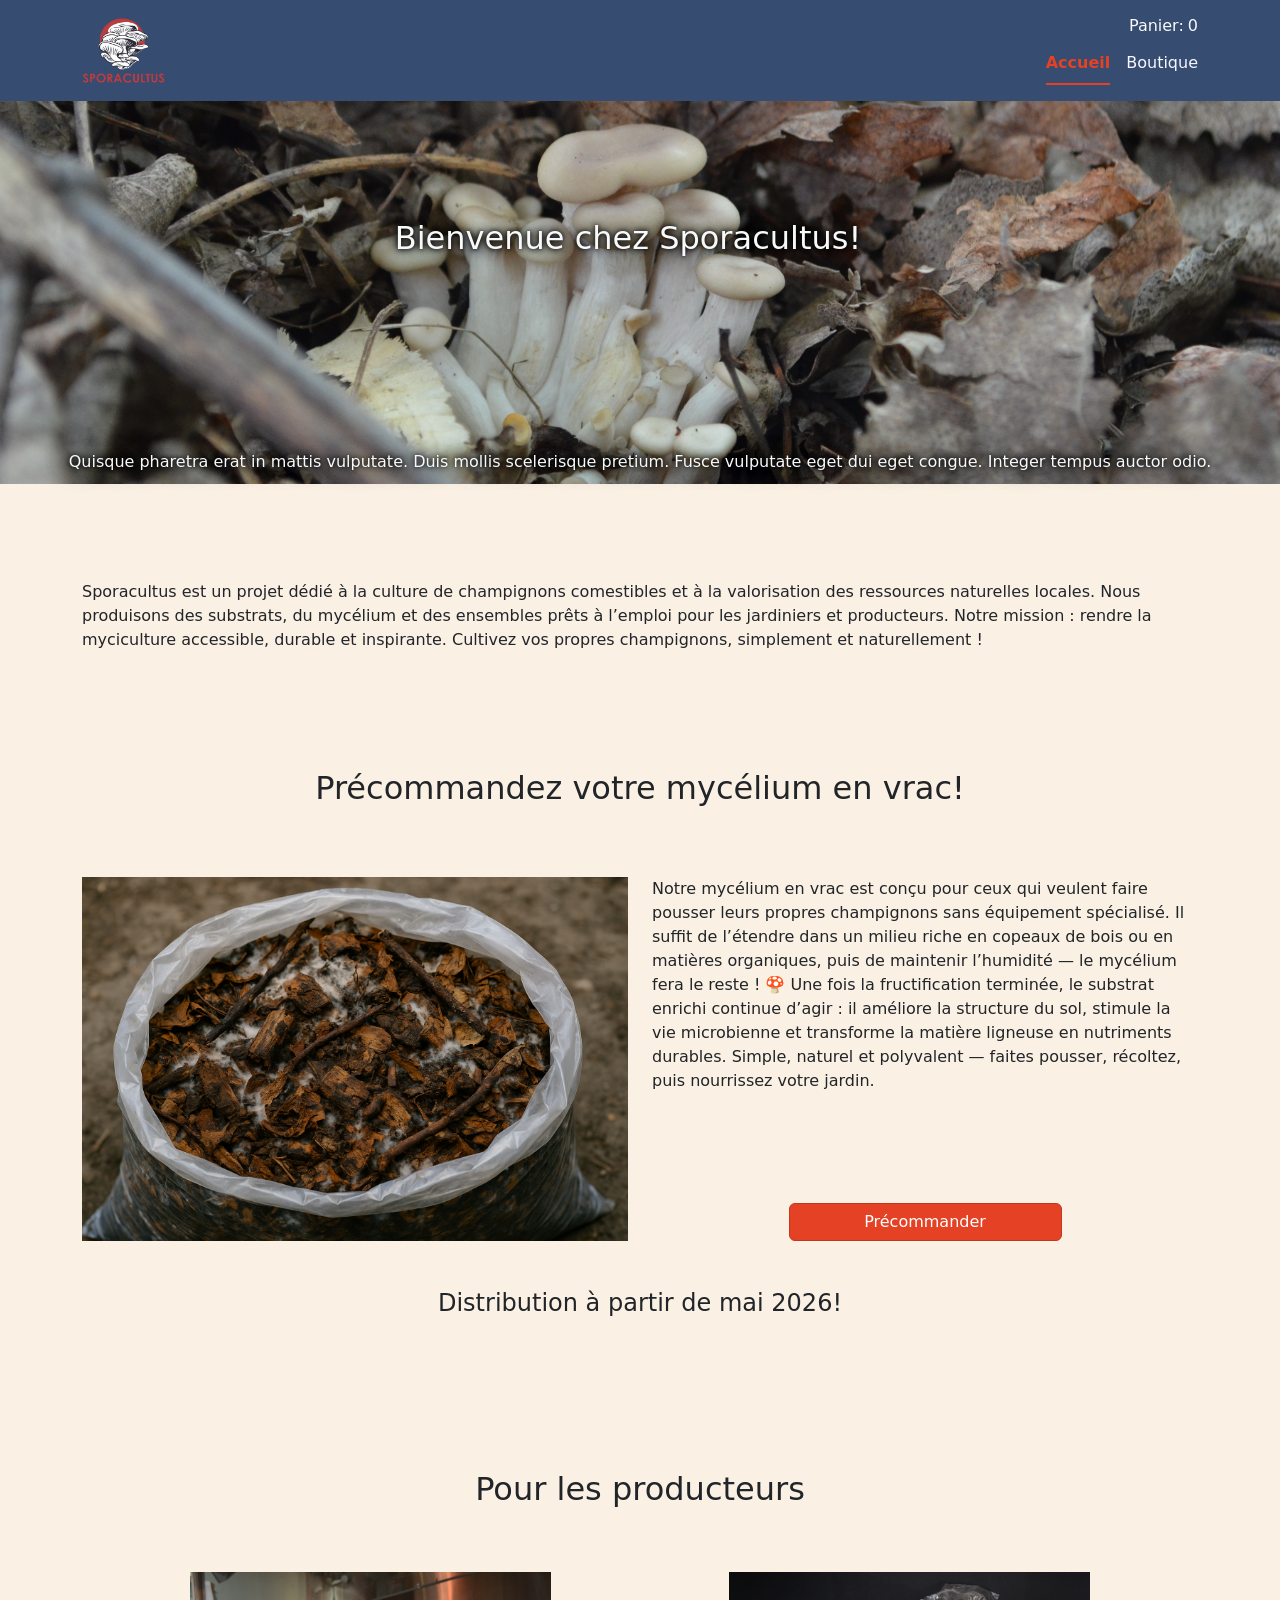
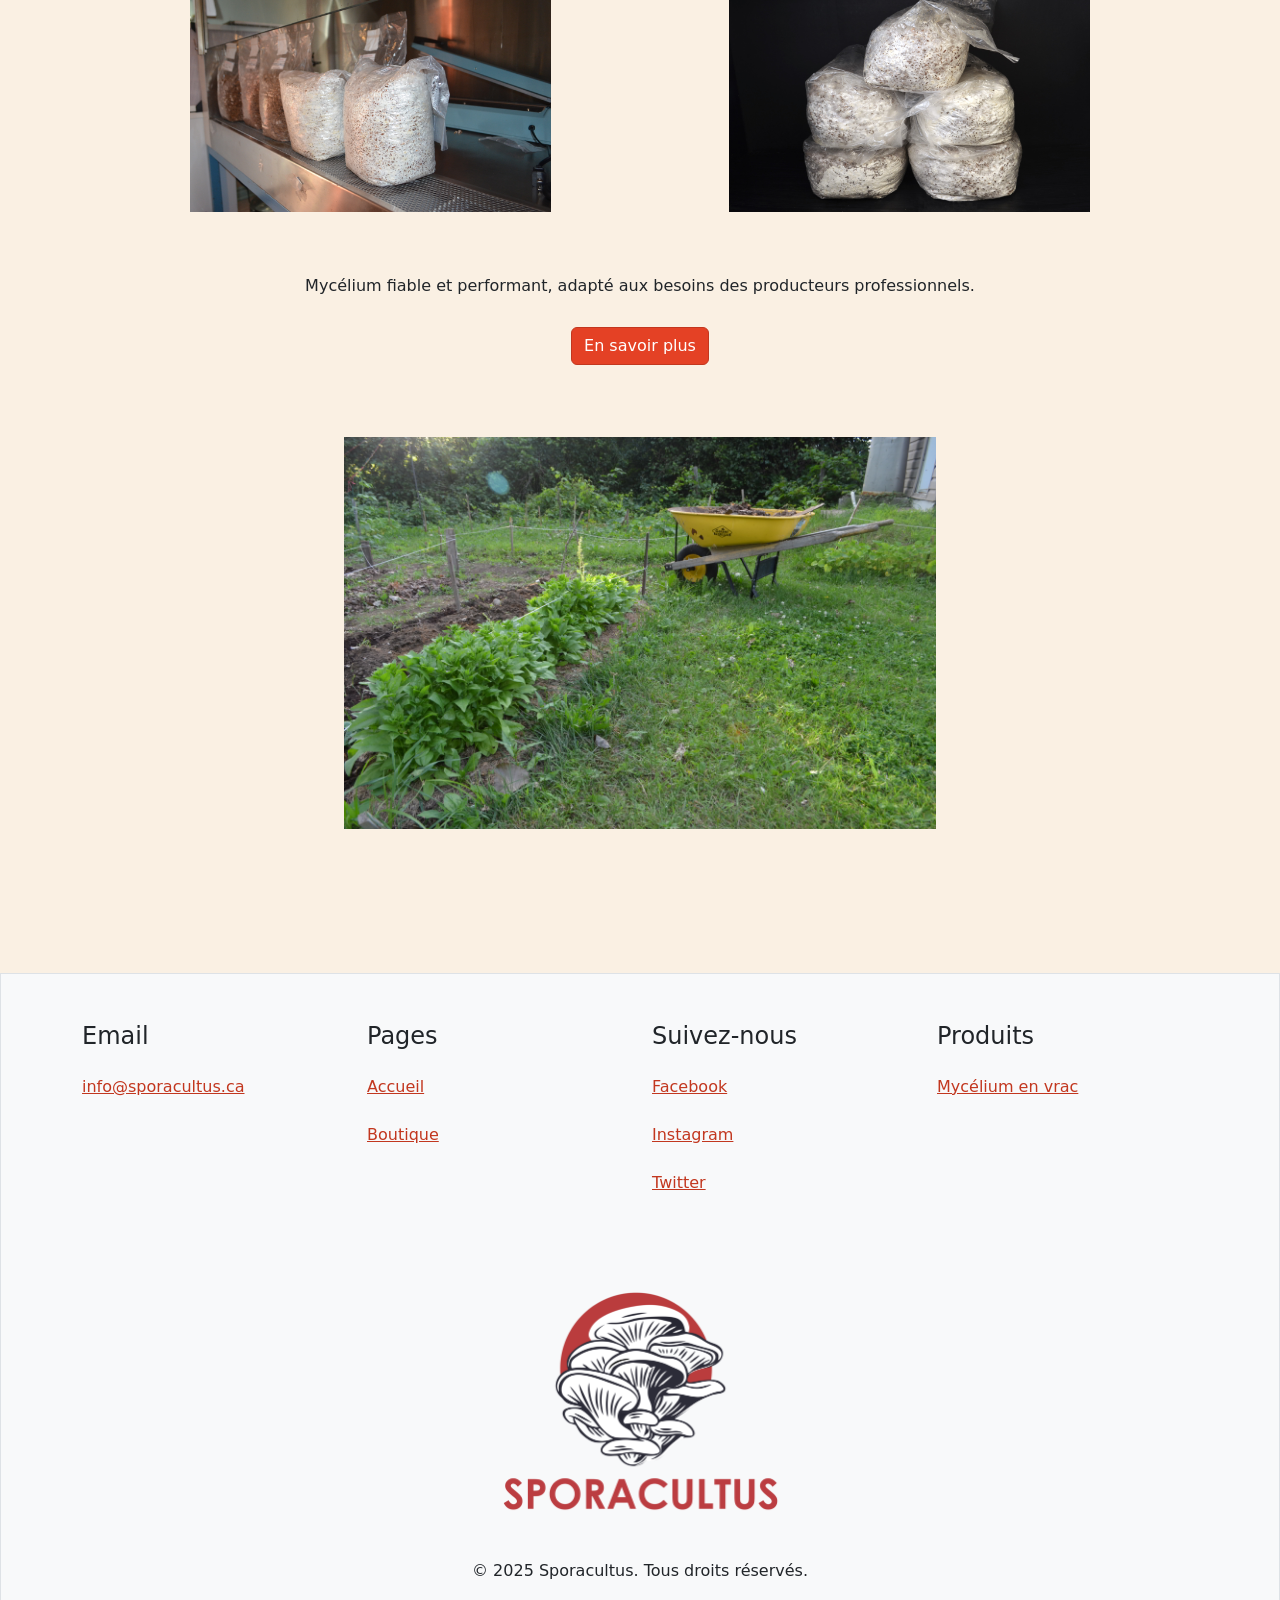
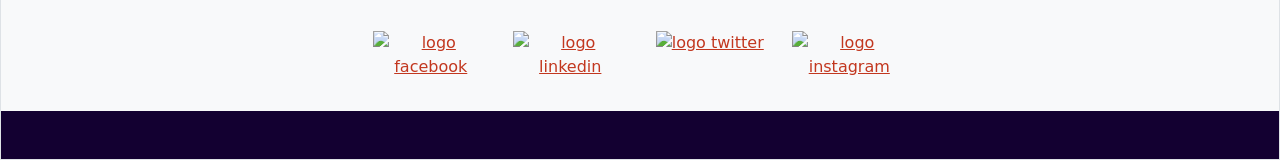
==== commit d2477167: "Merge branch 'accueil'" ====
--- a/index.html
+++ b/index.html
@@ -8,11 +8,11 @@
         <link rel="stylesheet" href="style/style.css">
     </head>
     <body>
-        <header id="header" class="border py-md-3 py-3 z-3 bg-dark-subtle">
+        <header id="header" class="py-md-3 py-3 z-3 bg-dark-subtle">
             <div class="container">
                 <div class="row justify-content-between align-items-center">
                     <div class="col-md-2 col-4">
-                        <img class="w-50" src="img/logo-transparent-0.2.png" class="" alt="logo sporacultus">
+                        <img class="w-50" src="img/logo-transparent-0.2.png" alt="logo sporacultus">
                     </div>
                     <div class="col-4">
                         <div class="d-flex justify-content-end">
@@ -34,27 +34,44 @@
         <main class="bg-secondary">
             <section>
                 <div class="row">
-                    <div>
-                        <img class="w-100" src="https://placehold.co/2000x700" alt="">
+                    <div class="col-12">
+                        <img class="w-100" src="img/banner-mushroom.JPG" alt="">
                     </div>
-                    <h1 class="position-absolute pt-md-5 mt-5 w-100 text-center">Bienvenue chez Sporacultus!</h1>
-                    <p class="position-absolute w-100 text-center top-50 d-none d-xl-block">Quisque pharetra erat in mattis vulputate. Duis mollis scelerisque pretium. Fusce vulputate eget dui eget congue. Integer tempus auctor odio.</p>
-                    <p class="w-100 text-center d-xl-none">Quisque pharetra erat in mattis vulputate. Duis mollis scelerisque pretium. Fusce vulputate eget dui eget congue. Integer tempus auctor odio.</p>
+                    <div class="col-12 position-absolute pt-md-5 mt-5 w-100">
+                        <h1 class=" text-center text-light banner__text">Bienvenue chez Sporacultus!</h1>
+                    </div>
+                    <div class="col-12">
+                        <p class="position-absolute w-100 text-center top-50 d-none d-xl-block text-light banner__text">Quisque pharetra erat in mattis vulputate. Duis mollis scelerisque pretium. Fusce vulputate eget dui eget congue. Integer tempus auctor odio.</p>
+                        <p class="w-100 text-center d-xl-none">Quisque pharetra erat in mattis vulputate. Duis mollis scelerisque pretium. Fusce vulputate eget dui eget congue. Integer tempus auctor odio.</p>
+                    </div>
                 </div>
-            </section>
             </section>
             <div class="container pb-5">
                 <section class="pt-5 mt-5">
-                    <p>Quisque pharetra erat in mattis vulputate. Duis mollis scelerisque pretium. Fusce vulputate eget dui eget congue. Integer tempus auctor odio,Quisque pharetra erat in mattis vulputate. Duis mollis scelerisque pretium. Fusce vulputate eget dui eget congue. Integer tempus auctor odio,Quisque pharetra erat in mattis vulputate. Duis mollis scelerisque pretium. Fusce vulputate eget dui eget congue. Integer tempus auctor odio,Quisque pharetra erat in mattis vulputate. Duis mollis scelerisque pretium. Fusce vulputate eget dui eget congue. Integer tempus auctor odio,</p>
+                    <p>Sporacultus est un projet dédié à la culture de champignons comestibles et à la valorisation des ressources naturelles locales.
+                    Nous produisons des substrats, du mycélium et des ensembles prêts à l’emploi pour les jardiniers et producteurs.
+                    Notre mission : rendre la myciculture accessible, durable et inspirante.
+                    Cultivez vos propres champignons, simplement et naturellement !</p>
                 </section>
                 <section class="py-5 my-5">
-                    <div class="d-flex flex-column align-items-center">
+                    <div class="text-center d-flex flex-column align-items-center">
                         <h1>Précommandez votre mycélium en vrac!</h1>
-                        <div class="d-flex py-5 w-75 flex-column flex-lg-row">
-                            <img src="https://placehold.co/600x400" alt="" class="img-fluid">
-                            <div class="d-flex flex-column px-3 py-4 py-lg-0">
-                                <p class="h-100">Quisque pharetra erat in mattis vulputate. Duis mollis scelerisque pretium. Fusce vulputate eget dui eget congue. Integer tempus auctor odio,Quisque pharetra erat in mattis vulputate.</p>
-                                <button class="btn btn-primary">Précommander</button>
+                        <div class="row py-5">
+                            <div class="col-12 col-lg-6">
+                                <img src="img/mycelium-en-vrac.png" alt="" class="img-fluid">
+                            </div>
+                            <div class="col-12 col-lg-6">
+                                <div class="d-flex flex-column justify-content-between h-100 p-3 p-lg-0">
+                                    <p class="text-lg-start py-3 py-lg-0">Notre mycélium en vrac est conçu pour ceux qui veulent faire pousser leurs propres champignons sans équipement spécialisé.
+                                    Il suffit de l’étendre dans un milieu riche en copeaux de bois ou en matières organiques, puis de maintenir l’humidité — le mycélium fera le reste ! 🍄
+
+                                    Une fois la fructification terminée, le substrat enrichi continue d’agir : il améliore la structure du sol, stimule la vie microbienne et transforme la matière ligneuse en nutriments durables.
+
+                                    Simple, naturel et polyvalent — faites pousser, récoltez, puis nourrissez votre jardin.</p>
+                                    <div>
+                                        <button class="btn btn-primary w-50">Précommander</button>
+                                    </div>
+                                </div>
                             </div>
                         </div>
                         <h4>Distribution à partir de mai 2026!</h4>
@@ -63,18 +80,18 @@
                 <section class="pb-5">
                     <h1 class="text-center pt-5 my-5">Pour les producteurs</h1>
                     <div class="row align-items-center justify-content-between px-lg-5 mx-lg-5 pb-5">
-                        <div class="col-md-5 col-12 text-center">
-                            <img class="img-fluid" src="https://placehold.co/400x300" alt="">
+                        <div class="col-md-5 col-12">
+                            <img class="img-fluid" src="img/GSM_Hotte.JPG" alt="">
                         </div>
-                        <div class="col-md-5 col-12 text-center text-md-end py-3">
-                            <img class="img-fluid" src="https://placehold.co/400x300" alt="">
+                        <div class="col-md-5 col-12 text-md-end py-3">
+                            <img class="img-fluid d-none d-md-block" src="img/GSL-pack-crop.jpg" alt="">
                         </div>
-                        <div class="col-12 pt-md-5 text-center">
-                            <img class="img-fluid" src="https://placehold.co/400x300">
+                        <div class="col-12 py-4 text-center">
+                            <h6 class="py-4">Mycélium fiable et performant, adapté aux besoins des producteurs professionnels.</h6>
+                            <button class="btn btn-primary">En savoir plus</button>
                         </div>
-                        <div class="col-12 py-2 text-center">
-                            <h6 class="py-4">adsasdh asskdlksadadsf sadfsfdaasfdasdfas dasdasdfsdfs dfgfdafgasdsadasd sdasdfh</h6>
-                            <button class="btn btn-primary">En savoir plus</button>
+                        <div class="col-10 col-lg-8 pt-md-5 mx-auto">
+                            <img class="img-fluid" src="img/jardin.JPG">
                         </div>
                     </div>
                 </section>
--- a/style/style.css
+++ b/style/style.css
@@ -43,6 +43,7 @@
 .nav-link:focus, .nav-link:hover{
     --bs-nav-link-hover-color: var(--color-red);
 }
+/* Pour JS */
 .btn-panier{
     scale: 1;
 }
@@ -50,6 +51,13 @@
     position: sticky !important;
     top: 0px !important;
 }
+
+/* CSS minimal */
+.banner__text{
+    text-shadow: 0 0 5px #000000, 0 0 10px #000000, 0 0 25px #000000;
+}
+
+
 /*Css minimal*/
 .carousel-item {
   img{
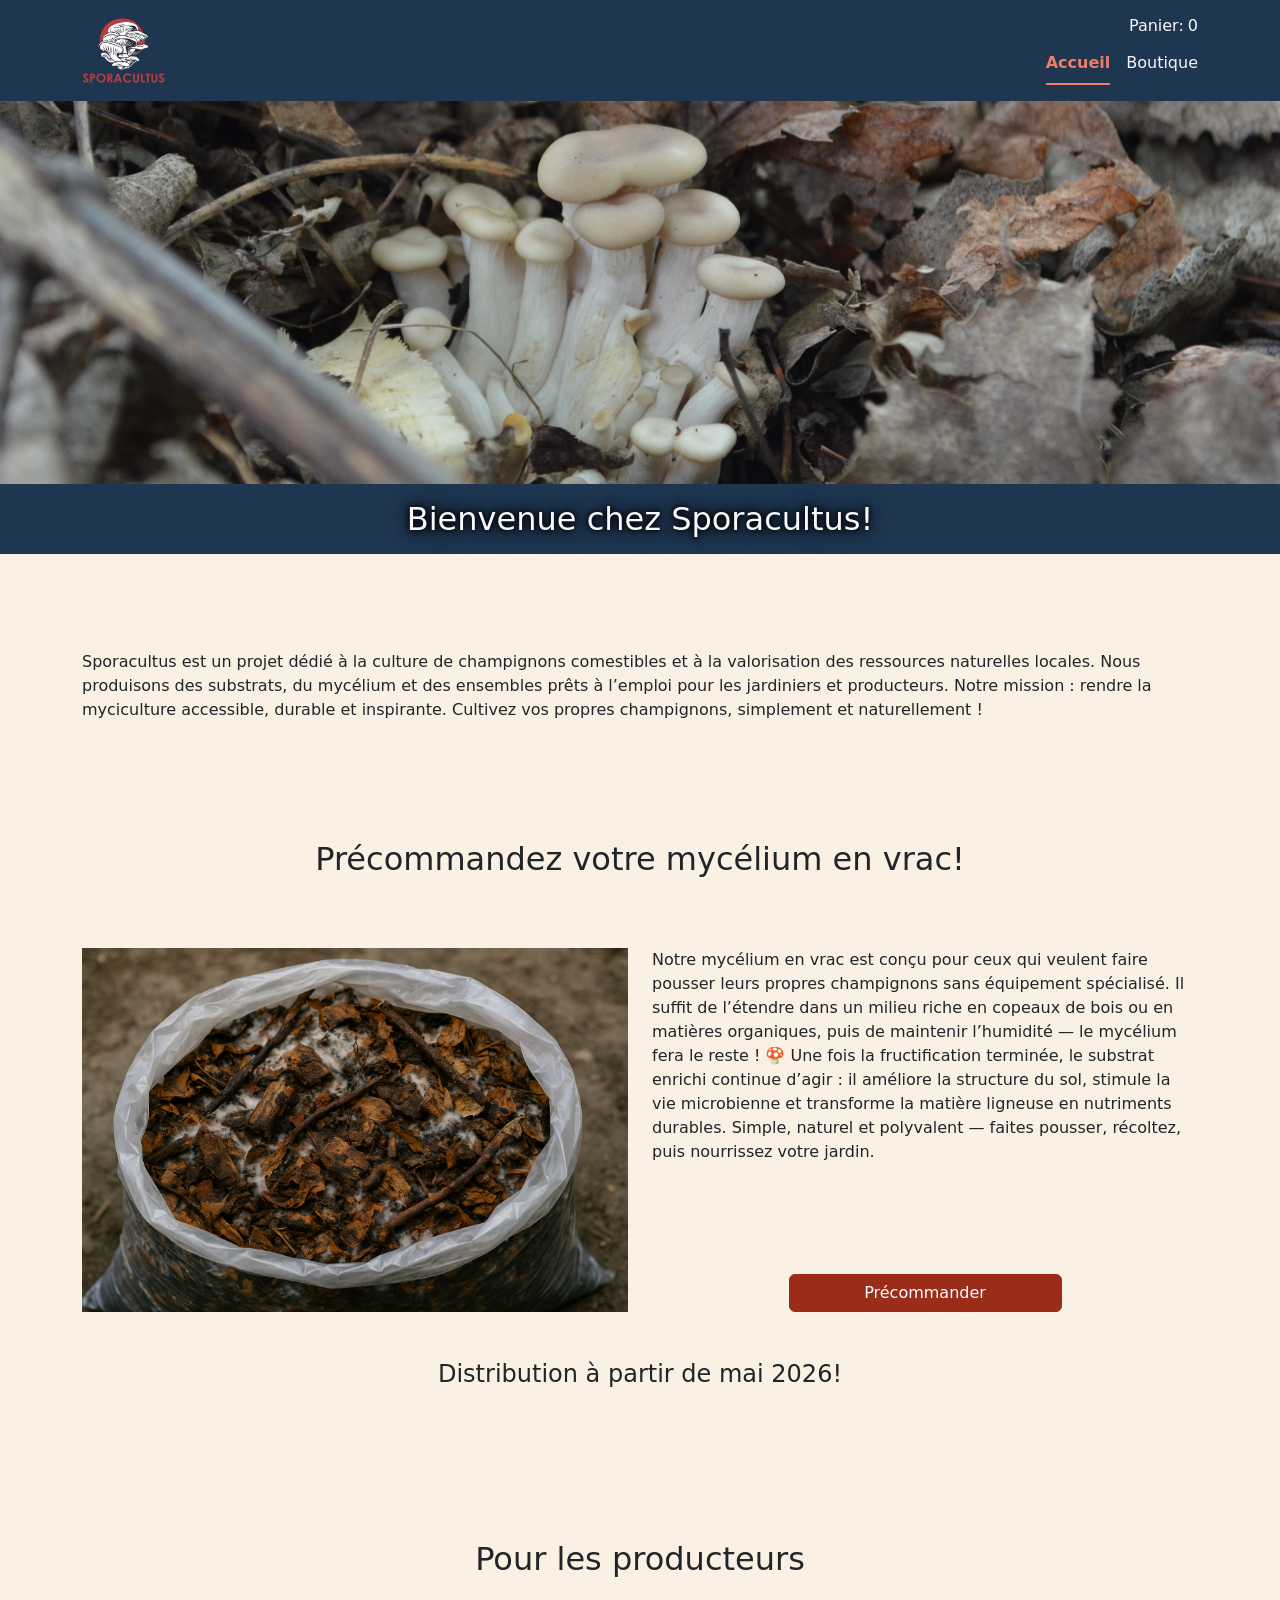
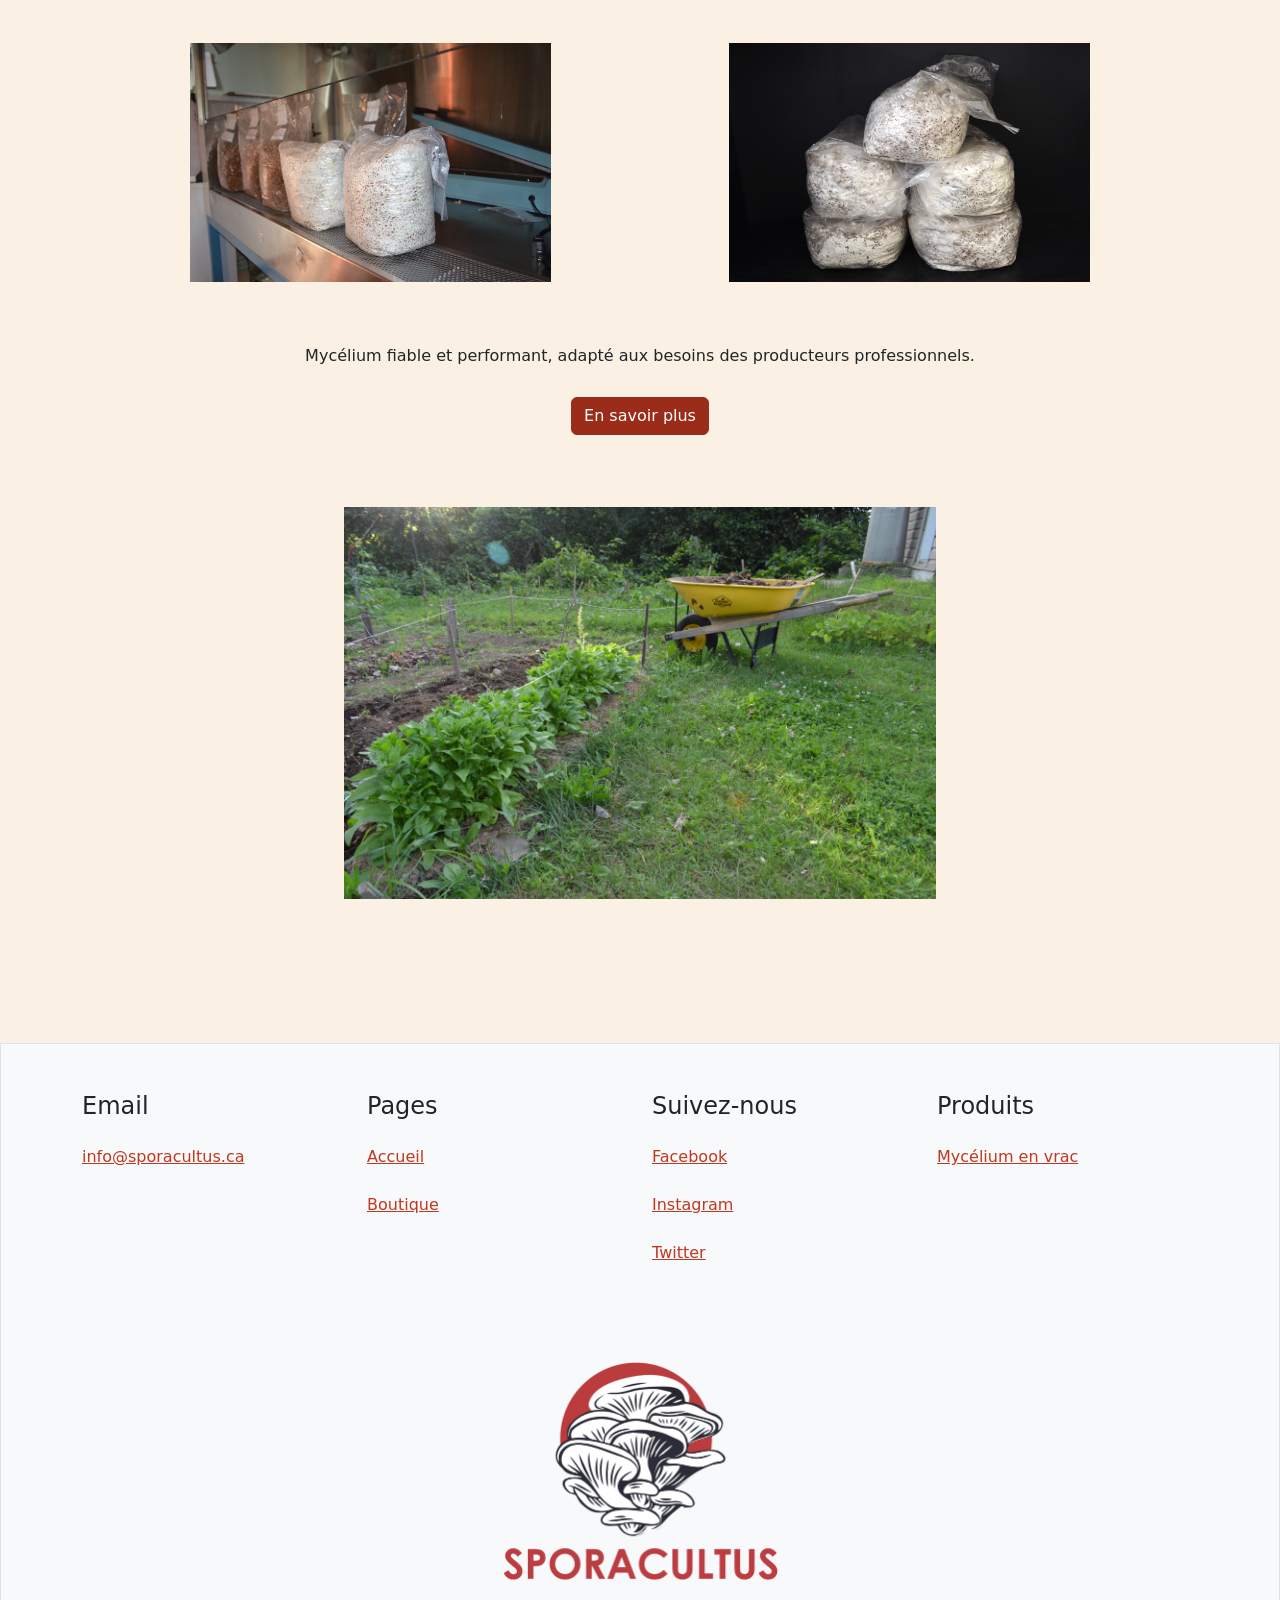
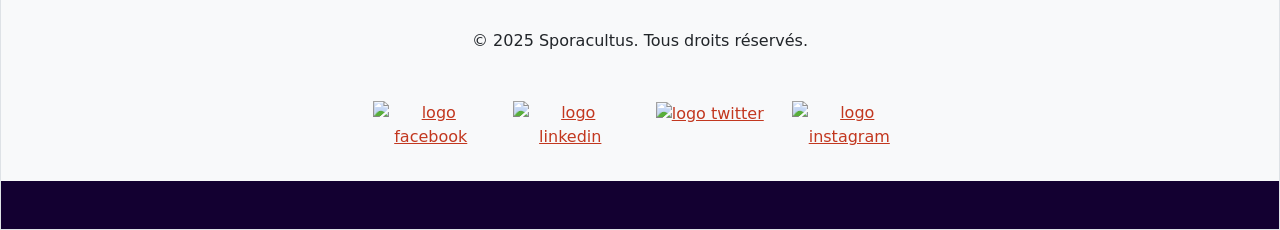
==== commit 2e0c17fa: "Corrections accessibilité contrastes" ====
--- a/index.html
+++ b/index.html
@@ -1,5 +1,5 @@
 <!DOCTYPE html>
-<html>
+<html lang="fr">
     <head>
         <meta charset="UTF-8">
         <title>TP3</title>
@@ -37,12 +37,8 @@
                     <div class="col-12">
                         <img class="w-100" src="img/banner-mushroom.JPG" alt="">
                     </div>
-                    <div class="col-12 position-absolute pt-md-5 mt-5 w-100">
-                        <h1 class=" text-center text-light banner__text">Bienvenue chez Sporacultus!</h1>
-                    </div>
                     <div class="col-12">
-                        <p class="position-absolute w-100 text-center top-50 d-none d-xl-block text-light banner__text">Quisque pharetra erat in mattis vulputate. Duis mollis scelerisque pretium. Fusce vulputate eget dui eget congue. Integer tempus auctor odio.</p>
-                        <p class="w-100 text-center d-xl-none">Quisque pharetra erat in mattis vulputate. Duis mollis scelerisque pretium. Fusce vulputate eget dui eget congue. Integer tempus auctor odio.</p>
+                        <h1 class="text-center w-100 text-light banner__text bg-dark-subtle m-0 p-3">Bienvenue chez Sporacultus!</h1>
                     </div>
                 </div>
             </section>
--- a/style/style.css
+++ b/style/style.css
@@ -1,14 +1,28 @@
 :root{
     /*rouge : c2371f */
+
+    /*
     --color-red: #c2371f;
+    */
+    --color-red: #9A2C19;
+
     --color-red-dark: #701a0b;
+    --color-red-light: #EE7C68;
+    /*
     --color-red-light: #e44125;
+    */
     
-    --bs-dark: #b5a4d1;
+    --bs-dark: #130031;
     --bs-dark-rgb: 19, 0, 49;
 
-    --bs-dark-bg-subtle: #364c70 ; /*Bannière*/
-    --bs-dark-bg-subtle-rgb: 54, 76, 112; 
+
+    --bs-dark-bg-subtle: #1F3651;
+    --bs-dark-bg-subtle-rgb: 31, 54, 81;
+    /*
+    --bs-dark-bg-subtle: #364c70 ;   /*Bannière*/
+    /*
+    --bs-dark-bg-subtle-rgb: 54, 76, 112;
+    */
 
     --bs-light-bg-subtle: #ffe5e1;
 
@@ -26,9 +40,13 @@
     --bs-body-bg: #F7F7FF; /*Footer, cards, carousel,*/
 }
 .btn-primary{
+    /*
     --bs-btn-bg : var(--color-red-light);
+    --bs-btn-hover-bg: var(--color-red);
+    */
+    --bs-btn-bg : var(--color-red);
     --bs-btn-border-color: var(--color-red);
-    --bs-btn-hover-bg: var(--color-red);
+    --bs-btn-hover-bg: var(--color-red-dark);
     --bs-btn-hover-border-color: var(--color-red-dark);
 
     --bs-btn-active-bg : var(--color-red-light);
@@ -41,7 +59,11 @@
     --bs-nav-link-color: var(--bs-light);
 }
 .nav-link:focus, .nav-link:hover{
+    /*
     --bs-nav-link-hover-color: var(--color-red);
+    */
+    --bs-nav-link-hover-color: var(--color-red-light);
+    
 }
 /* Pour JS */
 .btn-panier{
